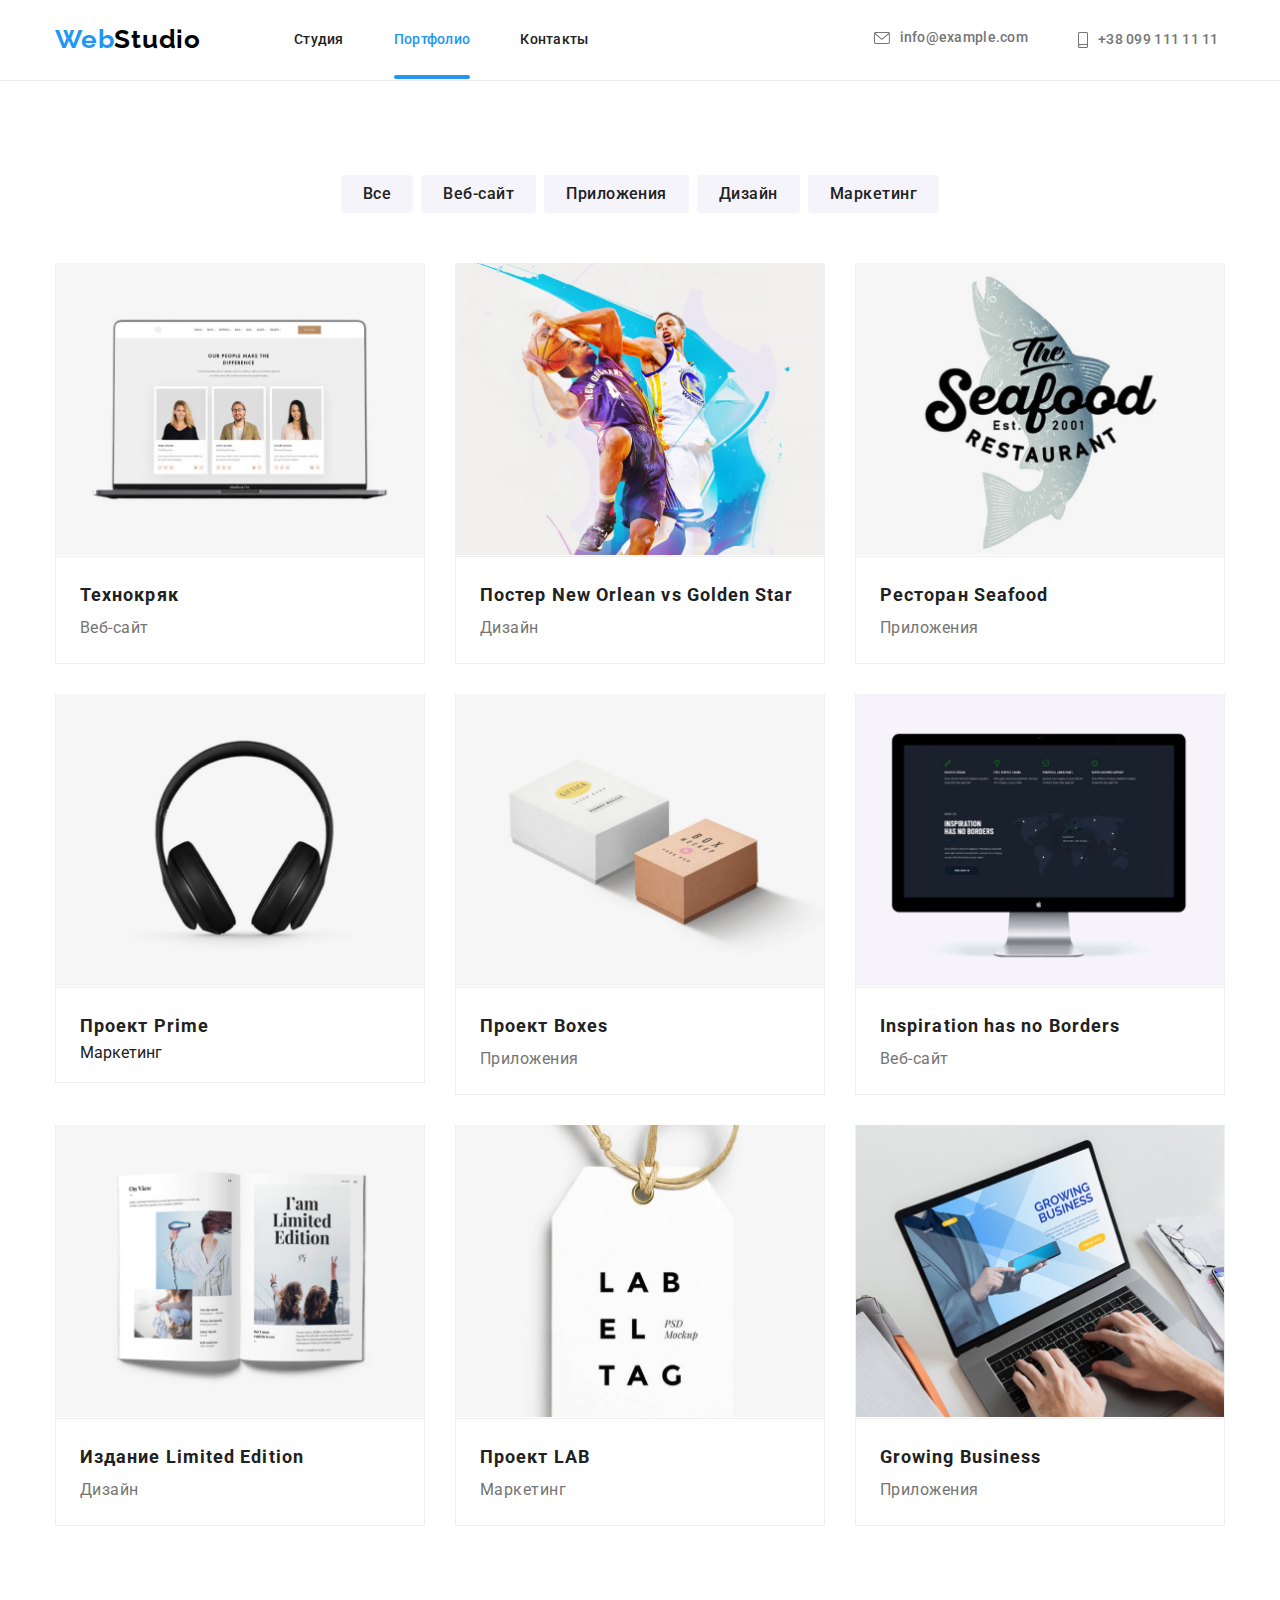
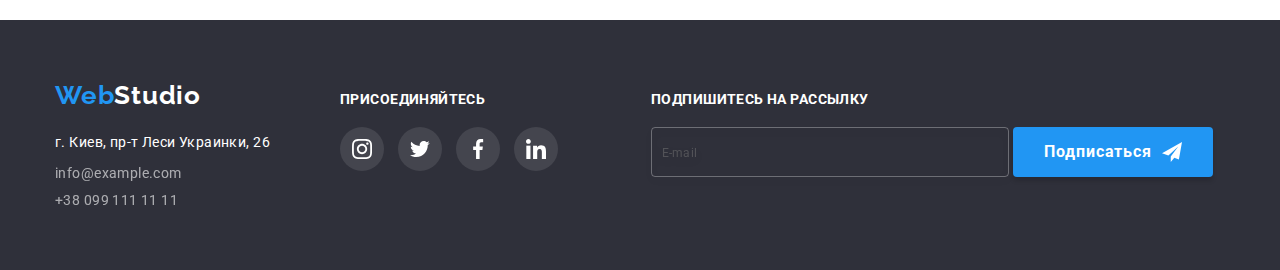
==== portfolio.html @ b03d4389 "copy" ====
<!DOCTYPE html>
<html lang="en">
  <head>
    <meta charset="UTF-8" />
    <meta http-equiv="X-UA-Compatible" content="IE=edge" />
    <meta name="viewport" content="width=device-width, initial-scale=1.0" />
    <title>Document</title>
    <link
      href="https://fonts.googleapis.com/css2?family=Raleway:wght@700&family=Roboto:wght@400;500;700;900&display=swap"
      rel="stylesheet"
    />
    <link rel="stylesheet" href="https://cdnjs.cloudflare.com/ajax/libs/modern-normalize/1.1.0/modern-normalize.min.css"
    />
    <link rel="stylesheet" href="./css/style.css" />
  </head>
  <body>
    <header>
      <div class="container">
        <a href="./index.html" class="logo"
          ><span class="logo-one">Web</span
          ><span class="logo-two">Studio</span></a
        >
        <nav class="site-nav">
          <ul class="link-nav list">
            <li>
              <a href="./index.html" class="link-nav-studio  item link"
                >Студия</a
              >
            </li>
            <li>
              <a href="./portfolio.html" class="link-nav-portfolio current item link"
                >Портфолио</a
              >
            </li>
            <li><a href="" class="link-nav-contacts item">Контакты</a></li>
          </ul>
        </nav>
        <ul class="contact-inf list">
          <li>
            <a href="mailto:info@example.com" class="mail link">
              <svg class="mail-icon" width="16px" height="12px" fill="#757575">
                <use href="./images/svg_icons/sprite.svg#mailletter"></use>
              </svg>
              info@example.com</a
            >
          </li>
          <li>
            <a href="tel:+380991111111" class="number link">
              <svg
                class="number-icon"
                width="10px"
                height="16px"
                fill="#757575"
              >
                <use href="./images/svg_icons/sprite.svg#smartphone"></use></svg
              >+38 099 111 11 11</a
            >
          </li>
        </ul>
      </div>
    </header>
    <main>
      <section class="section">
        <div class="container portfolio-section-one">
          <h1 class="projects">Проекты</h1>
          <ul class="buttons">
            <li><button type="button" class="button-all">Все</button></li>
            <li><button type="button" class="button-site">Веб-сайт</button></li>
            <li><button type="button" class="button-app">Приложения</button></li>
            <li><button type="button" class="button-design">Дизайн</button></li>
            <li>
              <button type="button" class="button-marketing">Маркетинг</button>
            </li>
          </ul>
          <ul class="portfolio-images">
            <li class="portfolio-images-one">
             <div class="overlay-image-portfolio"> <img
                src="./images/imghm2-1.jpg"
                alt="Фото 1 секції"
                width="370"
                height="294"
                class="portfolio-image"
              />
              <p>Ресурс предлагает комплексные предложения с разным уровнем функционала и сервисов. Все это позволит посетителю получить исчерпывающие сведения о компании или частном лице.</p>
              </div>
              <div class="portfolio-images-text">
              <h2 class="project-one">Технокряк</h2>
              <p class="project-one-text">Веб-сайт</p>
              </div>
              
            </li>
            <li class="portfolio-images-two">
              <div class="overlay-image-portfolio">
              <img
                src="./images/imghm2-2.jpg"
                alt="Фото 2 секції"
                width="370"
                height="294"
                class="portfolio-image"
              />
                <p>Ресурс предлагает комплексные предложения с разным уровнем функционала и сервисов. Все это позволит посетителю получить исчерпывающие сведения о компании или частном лице.</p>
                </div>
              <div class="portfolio-images-text">
              <h2 class="project-two">Постер New Orlean vs Golden Star</h2>
              <p class="project-two-text">Дизайн</p>
              </div>
            </li>
            <li class="portfolio-images-three">
              <div class="overlay-image-portfolio">
              <img
                src="./images/imghm2-3.jpg"
                alt="Фото 3 секції"
                width="370"
                height="294"
                class="portfolio-image"
              />
                <p>Ресурс предлагает комплексные предложения с разным уровнем функционала и сервисов. Все это позволит посетителю получить исчерпывающие сведения о компании или частном лице.</p>
                </div>
              <div class="portfolio-images-text">
              <h2 class="project-three">Ресторан Seafood</h2>
              <p class="project-three-text">Приложения</p>
              </div>
            </li>
            <li class="portfolio-images-four"">
              <div class="overlay-image-portfolio">
              <img
                src="./images/imghm2-4.jpg"
                alt="Фото 4 секції"
                width="370"
                height="294"
                class="portfolio-image"
              />
                <p>Ресурс предлагает комплексные предложения с разным уровнем функционала и сервисов. Все это позволит посетителю получить исчерпывающие сведения о компании или частном лице.</p>
                </div>
              <div class="portfolio-images-text">
              <h2 class="project-four">Проект Prime</h2>
              <p class="project-one-four">Маркетинг</p>
              </div>
            </li>
            <li class="portfolio-images-five">
              <div class="overlay-image-portfolio">
              <img
                src="./images/imghm2-5.jpg"
                alt="Фото 5 секції"
                width="370"
                height="294"
                class="portfolio-image"
              />
                <p>Ресурс предлагает комплексные предложения с разным уровнем функционала и сервисов. Все это позволит посетителю получить исчерпывающие сведения о компании или частном лице.</p>
                </div>
              <div class="portfolio-images-text">
              <h2 class="project-five">Проект Boxes</h2>
              <p class="project-five-text">Приложения</p>
            </div>
            </li>
            <li class="portfolio-images-six">
              <div class="overlay-image-portfolio">
              <img
                src="./images/imghm2-6.jpg"
                alt="Фото 6 секції"
                width="370"
                height="294"
                class="portfolio-image"
              />
                <p>Ресурс предлагает комплексные предложения с разным уровнем функционала и сервисов. Все это позволит посетителю получить исчерпывающие сведения о компании или частном лице.</p>
                </div>
              <div class="portfolio-images-text">
              <h2 class="project-six">Inspiration has no Borders</h2>
              <p class="project-six-text">Веб-сайт</p>
              </div>
            </li>
            <li class="portfolio-images-seven">
              <div class="overlay-image-portfolio">
                <img
                  src="./images/imghm2-7.jpg"
                  alt="Фото 7 секції"
                  width="370"
                  height="294"
                  class="portfolio-image"
                />
                  <p>Ресурс предлагает комплексные предложения с разным уровнем функционала и сервисов. Все это позволит посетителю получить исчерпывающие сведения о компании или частном лице.</p>
                  </div>
              <div class="portfolio-images-text">
              <h2 class="project-seven">Издание Limited Edition</h2>
              <p class="project-seven-text">Дизайн</p>
              </div>
            </li>
            <li class="portfolio-images-eight">
              <div class="overlay-image-portfolio">
              <img
                src="./images/imghm2-8.jpg"
                alt="Фото 8 секції"
                width="370"
                height="294"
                class="portfolio-image"
              />
      
                <p>Ресурс предлагает комплексные предложения с разным уровнем функционала и сервисов. Все это позволит посетителю получить исчерпывающие сведения о компании или частном лице.</p>
                </div>
              <div class="portfolio-images-text">
              <h2 class="project-eight">Проект LAB</h2>
              <p class="project-eight-text">Маркетинг</p>
              </div>
            </li>
            <li class="portfolio-images-nine">
              <div class="overlay-image-portfolio">
              <img
                src="./images/imghm2-9.jpg"
                alt="Фото 9 секції"
                width="370"
                height="294"
                class="portfolio-image"
              />
                <p>Ресурс предлагает комплексные предложения с разным уровнем функционала и сервисов. Все это позволит посетителю получить исчерпывающие сведения о компании или частном лице.</p>
                </div>
              <div class="portfolio-images-text">
              <h2 class="project-nine">Growing Business</h2>
              <p class="project-nine-text">Приложения</p>
              </div>
            </li>
          </ul>
      </div>
      </section>
    </main>

    <!--Футер -->
    <footer class="info-block">
      <div class="container">
        <div class="footer-contacts">
          <a href="./index.html" class="logo-last"
            ><span class="logo-last-one">Web</span
            ><span class="logo-last-two">Studio</span></a
          >
          <address>
            <ul>
              <li>
                <a
                  href="https://www.google.com/maps/place/Lesi+Ukrainky+Blvd,+26,+Kyiv,+02000/@50.4265807,30.5383858,17z/data=!3m1!4b1!4m5!3m4!1s0x40d4cf0e033ecbe9:0x57a4dffefec77da0!8m2!3d50.4265807!4d30.5383858"
                  class="info-address"
                >
                  г. Киев, пр-т Леси Украинки, 26</a
                >
              </li>
              <li>
                <a href="mailto:info@example.com" class="mail-two"
                  >info@example.com</a
                >
              </li>
              <li>
                <a href="tel:+380991111111" class="number-two">
                  +38 099 111 11 11
                </a>
              </li>
            </ul>
          </address>
        </div>
        <div class="socials-footer">
          <h3 class="socials-footer-tittle">Присоединяйтесь</h3>
          <ul>
            <li>
              <a
                href=""
                class="icon-link-footer"
                target="_blank"
                rel="noopener noreferrer"
                aria-label="instagram"
              >
                <svg
                  class="instagram team-icon-footer"
                  width="20px"
                  height="20px"
                  fill="#afb1b8"
                >
                  <use
                    href="./images/svg_icons/sprite.svg#instagram"
                  ></use></svg
              ></a>
            </li>
            <li>
              <a
                href=""
                class="icon-link-footer"
                target="_blank"
                rel="noopener noreferrer"
                aria-label="twitter"
              >
                <svg
                  class="twitter team-icon-footer"
                  width="20px"
                  height="20px"
                  fill="#afb1b8"
                >
                  <use href="./images/svg_icons/sprite.svg#twitter"></use></svg
              ></a>
            </li>
            <li>
              <a
                href=""
                class="icon-link-footer"
                target="_blank"
                rel="noopener noreferrer"
                aria-label="facebook"
              >
                <svg
                  class="facebook team-icon-footer"
                  width="20px"
                  height="20px"
                >
                  <use href="./images/svg_icons/sprite.svg#facebook"></use></svg
              ></a>
            </li>
            <li>
              <a
                href=""
                class="icon-link-footer"
                target="_blank"
                rel="noopener noreferrer"
                aria-label="linkedin"
              >
                <svg
                  class="linkedin team-icon-footer"
                  width="20px"
                  height="20px"
                  fill="#afb1b8"
                >
                  <use href="./images/svg_icons/sprite.svg#linkedin"></use></svg
              ></a>
            </li>
          </ul>
        </div>
        <div class="subscription">
          <h3>Подпишитесь на рассылку</h3>
          <ul>
            <li>
              <div clas="subscription-form">
                <label for="email-subscription">
                  <input type="email" name="email-subscription" id="email-subscription" placeholder="E-mail" class="email-subscription-form" />
                </label>
              </div>
           </li>
           <li>
          <div class="button-email">
          <button type="button" href="" class="button-subscription"> <span class="sub">Подписаться</span>
            <svg
              class="icon-footer-subscription"
              width="20px"
              height="20px"
              fill="#ffffff"
            >
              <use href="./images/svg_icons/sprite.svg#icon-send"></use></svg
            >
          </button>
         </div>
         </li>
         </ul>
        </div>
    </footer>
    <script src="./js/modal.js"></script>
  </body>
</html>
---- css/style.css ----
:root {
  --link-color: #2196f3;
  --title-color: #212121;
  --text-color: #757575;
  --main-color: #ffffff;
}

/* body*/
body {
  color: var(--title-color);
  font-family: "Roboto", sans-serif;
  background-color: var(--main-color);
}

*,
::after,
::before {
  box-sizing: border-box;
}

ul,
li,
h1,
h2,
h3,
p,
img {
  margin: 0;
  padding: 0;
}

.container {
  width: 1200px;
  padding-left: 15px;
  padding-right: 15px;
  margin-left: auto;
  margin-right: auto;
}

img {
  display: block;
  width: 100%;
  height: auto;
}

/*header*/
header {
  border-bottom: 1px solid #ececec;
}

header div {
  display: flex;
  align-items: center;
}

/*logo*/
.logo {
  text-decoration: none;
  font-family: "Raleway";
  font-weight: 700;
  font-size: 26px;
  line-height: 1.19;
  letter-spacing: 0.03em;
  align-items: center;
  margin-right: 93px;
}

.logo-one {
  color: var(--link-color);
}
.logo-two {
  color: #000000;
}

/*navigation*/

.site-nav {
  /* margin-right: 331px;*/
  margin-right: 285px;
}

li {
  list-style-type: none;
}

ul.link-nav li a.current {
  color: var(--link-color);
  position: relative;
}

ul.link-nav li a.current::after {
  content: "";
  position: absolute;
  bottom: 0;
  display: block;
  width: 100%;
  height: 4px;
  border-radius: 2px;
  background: var(--link-color);
}

.link-nav,
.contact-inf {
  font-weight: 500;
  font-size: 14px;
  line-height: 1.14;
  letter-spacing: 0.02em;
  display: flex;
}

nav ul li {
  padding-right: 50px;
}

nav ul li:last-child {
  padding-right: 0;
}

.contact-inf li a,
.link-nav-studio,
.link-nav-portfolio,
.link-nav-contacts {
  padding-top: 32px;
  padding-bottom: 32px;
}

.contact-inf a {
  display: flex;
  align-items: center;
  cursor: pointer;
}

.logo {
  padding-top: 24px;
  padding-bottom: 25px;
}

.contact-inf li {
  padding-right: 50px;
}

.contact-inf li:last-child {
  padding-right: 0;
}

.link-nav-studio:hover,
.link-nav-portfolio:hover,
.link-nav-contacts:hover,
.link-nav-studio:focus,
.link-nav-portfolio:focus,
.link-nav-contacts:focus {
  color: var(--link-color);
}

.link-nav-portfolio,
.link-nav-contacts,
.link-nav-studio {
  text-decoration: none;
  color: var(--title-color);
  transition-property: color;
  transition-duration: 250ms;
  transition-timing-function: cubic-bezier(0.4, 0, 0.2, 1);
}

.mail,
.number {
  text-decoration: none;
  font-weight: 500;
  font-size: 14px;
  line-height: 1.14px;
  letter-spacing: 0.02em;
  color: var(--text-color);
  transition-property: color;
  transition-duration: 250ms;
  transition-timing-function: cubic-bezier(0.4, 0, 0.2, 1);
}
.mail:hover,
.number:hover,
.mail:focus,
.number:focus {
  color: var(--link-color);
}

.mail-icon,
.number-icon {
  margin-right: 10px;
  fill: currentColor;
}

/*fist section*/

.section {
  padding-top: 94px;
  padding-bottom: 94px;
}

.main-page-section-one {
  background-color: #2f303a;
  text-align: center;
  padding-top: 200px;
  padding-bottom: 200px;
}

.main-page-section-one {
  background-image: linear-gradient(
      to right,
      rgba(47, 48, 58, 0.4),
      rgba(47, 48, 58, 0.4)
    ),
    url("../images/headerimg.jpg");
  background-size: cover;
  background-position: center;
  max-width: 1600px;
  margin-right: auto;
  margin-left: auto;
}

.section-one-main-title {
  font-weight: 900;
  font-size: 44px;
  line-height: 1.36;
  letter-spacing: 0.06em;
  text-transform: uppercase;
  color: var(--main-color);
}

.button-service {
  background: var(--link-color);
  border-radius: 4px;
  font-weight: 700;
  font-size: 16px;
  line-height: 1.875;
  font-family: inherit;
  letter-spacing: 0.06em;
  color: var(--main-color);
  border: 0;
  appearance: none;
  cursor: pointer;
  padding: 10px 32px;
  transition-property: background-color;
  transition-duration: 250ms;
  transition-timing-function: cubic-bezier(0.4, 0, 0.2, 1);
}
.button-service:hover,
.button-service:focus {
  background-color: #188ce8;
}

.button-main-section {
  padding-top: 30px;
}

/*second section*/

.main-page-section-two ul li {
  width: 270px;
  margin-right: 30px;
}

.main-page-section-two ul li:last-child {
  margin-right: 0;
}

.section-two-main-title {
  display: none;
}

.list {
  display: flex;
}

.section-two-title-one,
.section-two-title-two,
.section-two-title-three,
.section-two-title-four {
  font-weight: 700;
  font-size: 14px;
  line-height: 1.14;
  letter-spacing: 0.03em;
  text-transform: uppercase;
  color: var(--title-color);
  padding-bottom: 10px;
}

.section-two-text-one,
.section-two-text-two,
.section-two-text-three,
.section-two-text-four {
  font-size: 14px;
  line-height: 1.71;
  letter-spacing: 0.03em;
  color: var(--text-color);
}

.antenna,
.diagram,
.clock,
.astronaut {
  display: flex;
  justify-content: center;
  align-items: center;
  background-color: #f5f4fa;
  height: 120px;
  border-radius: 4px;
  margin-bottom: 30px;
}

.section-three-main-title {
  margin-bottom: 50px;
}

.section-specials {
  padding-bottom: 47px;
}

.section-what-we-doing {
  padding-top: 47px;
}

.section-three-main-title,
.section-four-main-title,
.section-five-main-title {
  font-weight: 700;
  font-size: 36px;
  line-height: 1.167;
  letter-spacing: 0.03em;
  color: var(--title-color);
  text-align: center;
}

.main-page-section-three h3 {
  font-weight: 700;
  font-size: 14px;
  line-height: 1.143px;
  text-align: center;
  letter-spacing: 0.03em;
  text-transform: uppercase;
  color: var(--main-color);
}

.product-thumb {
  position: relative;
}

.main-page-foto-action {
  position: absolute;
  align-items: center;
  display: flex;
  justify-content: center;
  height: 70px;
  width: 370px;
  left: 0;
  bottom: 0;
  background: rgba(47, 48, 58, 0.8);
}

.button-close {
  display: flex;
  align-items: center;
  justify-content: center;
  width: 30px;
  height: 30px;
  background-color: var(--main-color);
  border-radius: 50%;
  color: #000000;
  border: 1px solid rgba(0, 0, 0, 0.1);
  appearance: none;
  cursor: pointer;
  margin-top: 8px;
  margin-right: 8px;
  transition-property: color, background-color;
  transition-duration: 250ms;
  transition-timing-function: cubic-bezier(0.4, 0, 0.2, 1);
}

.area-button-close {
  display: flex;
  justify-content: end;
}

.button-close:hover svg,
.button-close:focus svg {
  color: var(--link-color);
}

.button-close:hover,
.button-close:focus {
  border-color: var(--link-color);
}

.close {
  fill: currentColor;
}

.modal {
  position: absolute;
  top: 50%;
  left: 50%;
  transform: translate(-50%, -50%);
  width: 528px;
  height: 581px;
  background-color: var(--main-color);
  box-shadow: 0px 1px 3px rgba(0, 0, 0, 0.12), 0px 1px 1px rgba(0, 0, 0, 0.14),
    0px 2px 1px rgba(0, 0, 0, 0.2);
  border-radius: 4px;
}

.modal-name,
.modal-tel,
.modal-mail {
  position: relative;
  outline: none;
}

.service-form input {
  display: block;
  padding-left: 42px;
  margin-bottom: 10px;
  width: 100%;
  height: 40px;
  border: 1px solid rgba(33, 33, 33, 0.2);
  border-radius: 4px;
  outline: none;
}
.modal-icon-form {
  position: absolute;
  width: 18px;
  height: 18px;
  fill: #212121;
  top: 50%;
  left: 12px;
  display: inline-block;
  align-items: center;
  cursor: pointer;
}

.agreement {
  font-size: 14px;
  line-height: 1.71;
  letter-spacing: 0.03em;
  text-decoration-line: underline;
  color: #2196f3;
}

.backdrop {
  transition-duration: 250ms;
  transition-timing-function: cubic-bezier(0.4, 0, 0.2, 1);
}

.backdrop.is-hidden {
  opacity: 0;
  pointer-events: none;
}

.modal-title {
  font-weight: 700;
  font-size: 20px;
  line-height: 1.15;
  text-align: center;
  letter-spacing: 0.03em;

  color: #212121;
}

textarea {
  resize: none;
  outline: none;
}

.modal-name,
.modal-tel,
.modal-mail,
.modal-text {
  font-size: 12px;
  line-height: 1.166;
  letter-spacing: 0.01em;
  color: #757575;
}

.service-form input {
  transition-property: fill, border;
  transition-duration: 250ms;
  transition-timing-function: cubic-bezier(0.4, 0, 0.2, 1);
}

.service-form label {
  display: flex;
  flex-direction: column;
  margin-bottom: 4px;
}

::placeholder {
  font-size: 12px;
  line-height: 1.166;
  letter-spacing: 0.01em;
  color: rgba(117, 117, 117, 0.5);
}

.modal-text-textarea {
  padding: 12px 16px;
  font-size: 14px;
  line-height: 1.71;
  letter-spacing: 0.03em;
}

.service-form input:hover,
.service-form input:focus {
  border: 1px solid #2196f3;
}

.service-form input:hover + .modal-icon-form,
.service-form input:focus + .modal-icon-form {
  fill: var(--link-color);
}

.service-form textarea {
  margin-bottom: 10px;
  width: 100%;
  height: 120px;
  border: 1px solid rgba(33, 33, 33, 0.2);
  border-radius: 4px;
}

.modal-text textarea {
  transition-property: border;
  transition-duration: 250ms;
  transition-timing-function: cubic-bezier(0.4, 0, 0.2, 1);
}

.modal-text textarea:hover,
.modal-text textarea:focus {
  border: 1px solid #2196f3;
}

.modal-mail:focus-within {
  color: var(--link-color);
}

.modal-mail {
  transition-property: fill, border;
  transition-duration: 250ms;
  transition-timing-function: cubic-bezier(0.4, 0, 0.2, 1);
}

.modal-checkbox {
  display: flex;
  justify-content: center;
  align-items: center;
  margin-top: 20px;
}

.modal-checkbox-icon {
  display: flex;
  align-items: center;
  justify-content: center;
  width: 16px;
  height: 15px;
  border-radius: 2px;
  outline: 2px solid #212121;
  outline-offset: -2px;
}

.agreement-check-icon {
  display: flex;
  justify-content: center;
}

.modal-checkbox-input:checked + .modal-checkbox-icon {
  outline-color: var(--link-color);
  background-color: var(--link-color);
}

.checkbox-icon {
  fill: transparent;
}

.modal-checkbox-input:checked + .modal-checkbox-icon > .agreement-check-icon {
  fill: var(--main-color);
}

.visually-hidden {
  position: absolute;
  width: 1px;
  height: 1px;
  margin: -1px;
  border: 0;
  padding: 0;
  white-space: nowrap;
  clip-path: inset(100%);
  clip: rect(0 0 0 0);
  overflow: hidden;
}

.service-form {
  width: 448px;
  height: 342px;
  margin-left: 40px;
  margin-top: 12px;
}

.modal-checkbox-text {
  font-size: 14px;
  line-height: 1.71;
  letter-spacing: 0.03em;
  color: #757575;
  padding-left: 10px;
}

.submit {
  background: var(--link-color);
  border-radius: 4px;
  font-weight: 700;
  font-size: 16px;
  line-height: 1.88;
  font-family: inherit;
  letter-spacing: 0.06em;
  color: var(--main-color);
  border: 0;
  appearance: none;
  cursor: pointer;
  padding: 10px 55px;

  transition-property: background-color;
  transition-duration: 250ms;
  transition-timing-function: cubic-bezier(0.4, 0, 0.2, 1);
  margin-left: 151px;
  margin-top: 30px;
}

.submit:hover,
.submit:focus {
  background-color: #188ce8;
}

.main-page-section-three ul {
  display: flex;
}

.main-page-section-three ul li {
  padding-right: 30px;
}

.main-page-section-three ul li:last-child {
  padding-right: 0;
}

.main-page-section-four ul {
  display: flex;
}

.main-page-section-four ul li {
  margin-right: 30px;
}

.main-page-section-four ul li:last-child {
  padding-right: 0;
}

.section-four-main-title {
  margin-bottom: 50px;
}
.main-page-section-four {
  background-color: #f5f4fa;
}

.section-four-list li {
  box-shadow: 0px 1px 3px rgba(0, 0, 0, 0.12), 0px 1px 1px rgba(0, 0, 0, 0.14),
    0px 2px 1px rgba(0, 0, 0, 0.2);
  border-radius: 0px 0px 4px 4px;
  border: 1px solid initial;
  background-color: var(--main-color);
}

.section-four-team-name-one,
.section-four-team-name-two,
.section-four-team-name-three,
.section-four-team-name-four {
  font-weight: 500;
  font-size: 16px;
  line-height: 1.187;
  letter-spacing: 0.03em;
  color: var(--title-color);
  text-align: center;
  margin: 14px;
}

.section-four-text {
  padding-bottom: 16px;
  padding-top: 12px;
}

.section-four-text-one,
.section-four-text-two,
.section-four-text-three,
.section-four-text-four {
  font-size: 16px;
  line-height: 1.187;
  letter-spacing: 0.03em;
  color: var(--text-color);
  text-align: center;
}

.socials {
  display: flex;
  align-items: center;
  justify-content: center;
  gap: 10px;
  padding-bottom: 30px;
}

.icon-link {
  display: flex;
  align-items: center;
  justify-content: center;
  width: 44px;
  height: 44px;
  background-color: var(--main-color);
  border-radius: 50%;
  color: #afb1b8;
  transition-property: color, background-color;
  transition-duration: 250ms;
  transition-timing-function: cubic-bezier(0.4, 0, 0.2, 1);
}

.social-link {
  display: flex;
  align-items: center;
}

.team-icon {
  fill: currentColor;
}

.icon-link:hover,
.icon-link:focus {
  background-color: var(--link-color);
}

.icon-link:hover svg,
.icon-link:focus svg {
  color: #ffffff;
}

.section-five-main-title {
  margin-bottom: 50px;
}
.main-page-section-five ul {
  display: flex;
  align-items: center;
  justify-content: center;
}

.main-page-section-five a {
  display: flex;
  align-items: center;
  justify-content: center;
  border: 1px solid #afb1b8;
  border-radius: 4px;
  width: 170px;
  height: 92px;
}

.main-page-section-five li {
  margin-right: 30px;
}

.main-page-section-five li:last-child {
  margin-right: 0;
}

.icon-link-company a {
  display: flex;
  align-items: center;
  justify-content: center;
  width: 106px;
  height: 60px;
}

.icon-link-company {
  color: #afb1b8;
}

.company-icon {
  fill: currentColor;
}
.icon-link-company svg {
  transition-property: color;
  transition-duration: 250ms;
  transition-timing-function: cubic-bezier(0.4, 0, 0.2, 1);
}
.icon-link-company {
  transition-property: border;
  transition-duration: 250ms;
  transition-timing-function: cubic-bezier(0.4, 0, 0.2, 1);
}

.main-page-section-five a:hover,
.main-page-section-five a:focus {
  border: 1px solid var(--link-color);
}

.icon-link-company:hover svg,
.icon-link-company:focus svg {
  color: var(--link-color);
}

.info-block {
  background-color: #2f303a;
}

/*logo*/
footer {
  padding-top: 60px;
  padding-bottom: 60px;
  display: flex;
}

address {
  margin-top: 20px;
}

address li {
  margin-bottom: 9px;
}

address li:last-child {
  margin-bottom: 0;
}

.logo-last {
  text-decoration: none;
  font-family: "Raleway";
  font-weight: 700;
  font-size: 26px;
  line-height: 1.19;
  letter-spacing: 0.03em;
}

.logo-last-one {
  color: var(--link-color);
}
.logo-last-two {
  color: var(--main-color);
}

.mail-two,
.number-two {
  text-decoration: none;
  font-size: 14px;
  line-height: 1.71px;
  letter-spacing: 0.03em;
  color: var(--main-color);
  font-style: normal;
  opacity: 0.6;
  transition-property: color;
  transition-duration: 250ms;
  transition-timing-function: cubic-bezier(0.4, 0, 0.2, 1);
}

.info-address {
  text-decoration: none;
  font-size: 14px;
  line-height: 1.71;
  letter-spacing: 0.03em;
  color: var(--main-color);
  font-style: normal;
  transition-property: color;
  transition-duration: 250ms;
  transition-timing-function: cubic-bezier(0.4, 0, 0.2, 1);
}
.mail-two:hover,
.number-two:hover,
.info-address:hover,
.mail-two:focus,
.number-two:focus,
.info-address:focus {
  color: var(--link-color);
}

.footer-contacts {
  margin-right: 70px;
}

.socials-footer-tittle {
  font-weight: 700;
  font-size: 14px;
  line-height: 1.143;
  letter-spacing: 0.03em;
  text-transform: uppercase;
  color: var(--main-color);
}

footer .container {
  display: flex;
  align-items: baseline;
}

.socials-footer-tittle {
  margin-bottom: 20px;
}

.socials-footer ul li {
  display: inline-block;
  margin-right: 10px;
}

.socials-footer ul li:last-child {
  margin-right: 0;
}

.socials-footer {
  margin-right: 93px;
}

.icon-link-footer {
  display: flex;
  align-items: center;
  justify-content: center;
  width: 44px;
  height: 44px;
  background-color: rgba(255, 255, 255, 0.1);
  border-radius: 50%;
  color: var(--main-color);
  transition-property: background-color;
  transition-duration: 250ms;
  transition-timing-function: cubic-bezier(0.4, 0, 0.2, 1);
}

.team-icon-footer {
  fill: currentColor;
}

.icon-link-footer:hover,
.icon-link-footer:focus {
  background-color: var(--link-color);
}

.icon-link-footer:hover svg,
.icon-link-footer:focus svg {
  color: var(--main-color);
}

.backdrop {
  position: fixed;
  top: 0;
  left: 0;
  width: 100%;
  height: 100%;
  background: rgba(0, 0, 0, 0.2);
}

.subscription h3 {
  font-weight: 700;
  font-size: 14px;
  line-height: 1.143;
  letter-spacing: 0.03em;
  text-transform: uppercase;
  color: #ffffff;
  margin-bottom: 20px;
}

.button-subscription {
  font-weight: 700;
  font-size: 16px;
  line-height: 1.88;
  width: 200px;
  height: 50px;
  display: flex;
  align-items: center;
  text-align: center;
  justify-content: center;
  letter-spacing: 0.06em;
  color: #ffffff;
  background: #2196f3;
  box-shadow: 0px 4px 4px rgba(0, 0, 0, 0.15);
  border-radius: 4px;
  border: 0;
  appearance: none;
  cursor: pointer;
}

.email-subscription-form {
  width: 358px;
  height: 50px;
  background-color: transparent;
  border: 1px solid rgba(255, 255, 255, 0.3);
  filter: drop-shadow(0px 4px 4px rgba(0, 0, 0, 0.15));
  border-radius: 4px;
  outline: none;
  padding-left: 10px;
  color: var(--main-color);
  font-size: 14px;
  line-height: 1.71;
  letter-spacing: 0.03em;
}

.sub {
  padding-right: 10px;
}
.subscription ul li {
  display: inline-block;
}

.subscription ul {
  maegin-right: 12px;
}

/*PORTFOLIO*/

.projects {
  display: none;
}

.buttons {
  display: flex;
  justify-content: center;
  margin-bottom: 50px;
}

.buttons li {
  margin-right: 8px;
}
.buttons li:last-child {
  margin-right: 0;
}

.portfolio-images {
  flex-wrap: wrap;
  display: flex;
}

.portfolio-images-text {
  padding-top: 20px;
  padding-left: 24px;
  padding-bottom: 20px;
}

.portfolio-images div {
  background: #ffffff;
  box-sizing: border-box;
  border-bottom: 1px solid #eeeeee;
  border-left: 1px solid #eeeeee;
  border-right: 1px solid #eeeeee;
}

div .portfolio-images li {
  margin-right: 30px;
  margin-bottom: 30px;
}
.portfolio-images li {
  transition-property: box-shadow;
  transition-duration: 250ms;
  transition-timing-function: cubic-bezier(0.4, 0, 0.2, 1);
}

.portfolio-images li:hover,
.portfolio-images li:focus {
  box-shadow: 0px 1px 1px rgba(0, 0, 0, 0.12), 0px 4px 4px rgba(0, 0, 0, 0.06),
    1px 4px 6px rgba(0, 0, 0, 0.16);
}

.portfolio-images li:nth-child(3n) {
  margin-right: 0;
}

.portfolio-images li:nth-last-child(-n + 3) {
  margin-bottom: 0;
}

.overlay-image-portfolio p {
  background-color: rgba(33, 150, 243, 0.9);
}

.overlay-image-portfolio {
  position: relative;
  width: 370px;
  height: 294px;
  transition: transform 250ms;
  transition-timing-function: cubic-bezier(0.4, 0, 0.2, 1);
  overflow: hidden;
}

.overlay-image-portfolio:hover p {
  background-color: rgba(33, 150, 243, 0.9);
  transform: translateY(0);
  opacity: 1;
}

.overlay-image-portfolio p {
  position: absolute;
  bottom: 0;
  left: 0;
  width: 100%;
  height: 100%;

  display: flex;
  align-items: center;
  padding-left: 24px;
  font-size: 18px;
  line-height: 1.56;
  letter-spacing: 0.03em;
  color: var(--main-color);
  transition: transform 250ms;
  transition-timing-function: cubic-bezier(0.4, 0, 0.2, 1);
  transform: translatey(100%);
}

.button-all,
.button-site,
.button-app,
.button-design,
.button-marketing {
  background: #f5f4fa;
  border-radius: 4px;
  font-weight: 500;
  font-size: 16px;
  line-height: 1.62;
  letter-spacing: 0.03em;
  color: var(--title-color);
  border: 0;
  font-family: inherit;
  padding: 6px 22px;
  text-align: center;
  appearance: none;
  cursor: pointer;
  transition-property: color, background-color;
  transition-duration: 250ms;
  transition-timing-function: cubic-bezier(0.4, 0, 0.2, 1);
}

.button-app:hover,
.button-all:hover,
.button-site:hover,
.button-design:hover,
.button-marketing:hover,
.button-app:focus,
.button-all:focus,
.button-site:focus,
.button-design:focus,
.button-marketing:focus {
  background-color: var(--link-color);
  color: var(--main-color);
}

.project-one,
.project-two,
.project-three,
.project-four,
.project-five,
.project-six,
.project-seven,
.project-eight,
.project-nine {
  font-weight: 700;
  font-size: 18px;
  line-height: 2;
  letter-spacing: 0.06em;
  color: var(--title-color);
}

.project-one-text,
.project-two-text,
.project-three-text,
.project-four-text,
.project-five-text,
.project-six-text,
.project-seven-text,
.project-eight-text,
.project-nine-text {
  font-size: 16px;
  line-height: 1.88;
  letter-spacing: 0.03em;
  color: var(--text-color);
}
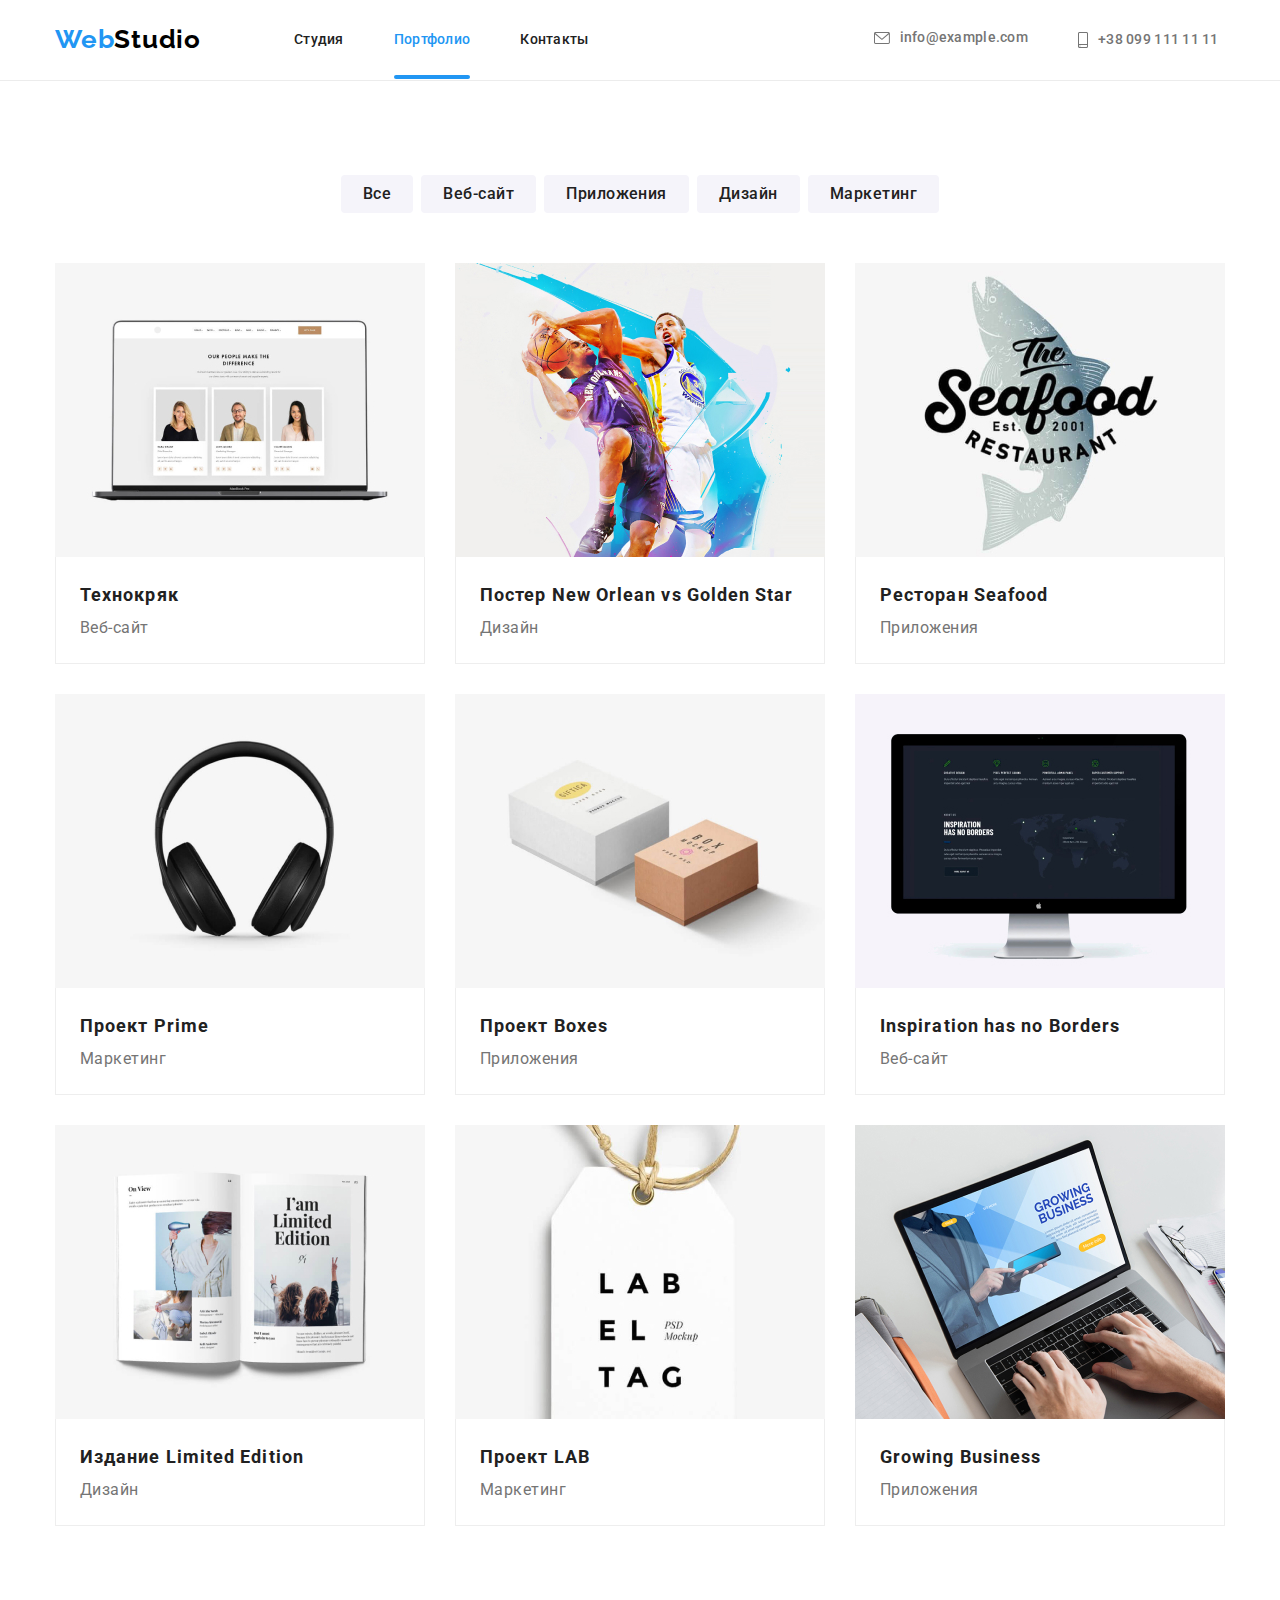
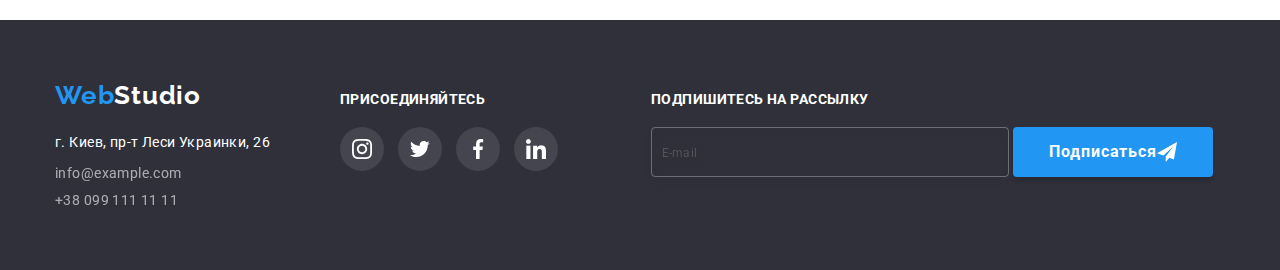
==== commit bfe9a196: "css" ====
--- a/portfolio.html
+++ b/portfolio.html
@@ -17,37 +17,37 @@
     <header>
       <div class="container">
         <a href="./index.html" class="logo"
-          ><span class="logo-one">Web</span
-          ><span class="logo-two">Studio</span></a
+          ><span class="logo__one">Web</span
+          ><span class="logo__two">Studio</span></a
         >
         <nav class="site-nav">
-          <ul class="link-nav list">
-            <li>
-              <a href="./index.html" class="link-nav-studio  item link"
+          <ul class="site-nav__list">
+            <li class="site-nav__item">
+              <a href="./index.html" class="site-nav__link"
                 >Студия</a
               >
             </li>
-            <li>
-              <a href="./portfolio.html" class="link-nav-portfolio current item link"
+            <li class="site-nav__item">
+              <a href="./portfolio.html" class="site-nav__link current"
                 >Портфолио</a
               >
             </li>
-            <li><a href="" class="link-nav-contacts item">Контакты</a></li>
+            <li class="site-nav__item"><a href="" class="site-nav__link">Контакты</a></li>
           </ul>
         </nav>
-        <ul class="contact-inf list">
-          <li>
-            <a href="mailto:info@example.com" class="mail link">
-              <svg class="mail-icon" width="16px" height="12px" fill="#757575">
+        <ul class="contact-inf">
+          <li class="contact-inf__list">
+            <a href="mailto:info@example.com" class="contact-inf__link">
+              <svg class="contact-inf__icon" width="16px" height="12px" fill="#757575">
                 <use href="./images/svg_icons/sprite.svg#mailletter"></use>
               </svg>
               info@example.com</a
             >
           </li>
-          <li>
-            <a href="tel:+380991111111" class="number link">
+          <li class="contact-inf__list">
+            <a href="tel:+380991111111" class="contact-inf__link">
               <svg
-                class="number-icon"
+                class="contact-inf__icon"
                 width="10px"
                 height="16px"
                 fill="#757575"
@@ -60,194 +60,180 @@
       </div>
     </header>
     <main>
-      <section class="section">
-        <div class="container portfolio-section-one">
-          <h1 class="projects">Проекты</h1>
-          <ul class="buttons">
-            <li><button type="button" class="button-all">Все</button></li>
-            <li><button type="button" class="button-site">Веб-сайт</button></li>
-            <li><button type="button" class="button-app">Приложения</button></li>
-            <li><button type="button" class="button-design">Дизайн</button></li>
-            <li>
-              <button type="button" class="button-marketing">Маркетинг</button>
+      <section class="container section projects">
+          <h1 class="projects__title">Проекты</h1>
+          <ul class="project__list-buttons">
+            <li class="project__item-buttons"><button type="button" class="project__button">Все</button></li>
+            <li class="project__item-buttons"><button type="button" class="project__button">Веб-сайт</button></li>
+            <li class="project__item-buttons"><button type="button" class="project__button">Приложения</button></li>
+            <li class="project__item-buttons"><button type="button" class="project__button">Дизайн</button></li>
+            <li class="project__item-buttons">
+              <button type="button" class="project__button">Маркетинг</button>
             </li>
           </ul>
-          <ul class="portfolio-images">
-            <li class="portfolio-images-one">
-             <div class="overlay-image-portfolio"> <img
+          <ul class="projects__cards">
+            <li class="projects__item">
+             <div class="projects__overlay"> <img
                 src="./images/imghm2-1.jpg"
                 alt="Фото 1 секції"
                 width="370"
                 height="294"
-                class="portfolio-image"
-              />
-              <p>Ресурс предлагает комплексные предложения с разным уровнем функционала и сервисов. Все это позволит посетителю получить исчерпывающие сведения о компании или частном лице.</p>
-              </div>
-              <div class="portfolio-images-text">
-              <h2 class="project-one">Технокряк</h2>
-              <p class="project-one-text">Веб-сайт</p>
-              </div>
-              
-            </li>
-            <li class="portfolio-images-two">
-              <div class="overlay-image-portfolio">
+              />
+              <p class="projects__overlay-text">Ресурс предлагает комплексные предложения с разным уровнем функционала и сервисов. Все это позволит посетителю получить исчерпывающие сведения о компании или частном лице.</p>
+              </div>
+              <div class="projects__textbox">
+              <h2 class="projects__name">Технокряк</h2>
+              <p class="projects__text">Веб-сайт</p>
+              </div> 
+            </li>
+            <li class="projects__item">
+              <div class="projects__overlay">
               <img
                 src="./images/imghm2-2.jpg"
                 alt="Фото 2 секції"
                 width="370"
                 height="294"
-                class="portfolio-image"
-              />
-                <p>Ресурс предлагает комплексные предложения с разным уровнем функционала и сервисов. Все это позволит посетителю получить исчерпывающие сведения о компании или частном лице.</p>
-                </div>
-              <div class="portfolio-images-text">
-              <h2 class="project-two">Постер New Orlean vs Golden Star</h2>
-              <p class="project-two-text">Дизайн</p>
-              </div>
-            </li>
-            <li class="portfolio-images-three">
-              <div class="overlay-image-portfolio">
+              />
+                <p class="projects__overlay-text">Ресурс предлагает комплексные предложения с разным уровнем функционала и сервисов. Все это позволит посетителю получить исчерпывающие сведения о компании или частном лице.</p>
+                </div>
+              <div class="projects__textbox">
+              <h2 class="projects__name">Постер New Orlean vs Golden Star</h2>
+              <p class="projects__text">Дизайн</p>
+              </div>
+            </li>
+            <li class="projects__item">
+              <div class="projects__overlay">
               <img
                 src="./images/imghm2-3.jpg"
                 alt="Фото 3 секції"
                 width="370"
                 height="294"
-                class="portfolio-image"
-              />
-                <p>Ресурс предлагает комплексные предложения с разным уровнем функционала и сервисов. Все это позволит посетителю получить исчерпывающие сведения о компании или частном лице.</p>
-                </div>
-              <div class="portfolio-images-text">
-              <h2 class="project-three">Ресторан Seafood</h2>
-              <p class="project-three-text">Приложения</p>
-              </div>
-            </li>
-            <li class="portfolio-images-four"">
-              <div class="overlay-image-portfolio">
+              />
+                <p class="projects__overlay-text">Ресурс предлагает комплексные предложения с разным уровнем функционала и сервисов. Все это позволит посетителю получить исчерпывающие сведения о компании или частном лице.</p>
+                </div>
+              <div class="projects__textbox">
+              <h2 class="projects__name">Ресторан Seafood</h2>
+              <p class="projects__text">Приложения</p>
+              </div>
+            </li>
+            <li class="projects__item">
+              <div class="projects__overlay">
               <img
                 src="./images/imghm2-4.jpg"
                 alt="Фото 4 секції"
                 width="370"
                 height="294"
-                class="portfolio-image"
-              />
-                <p>Ресурс предлагает комплексные предложения с разным уровнем функционала и сервисов. Все это позволит посетителю получить исчерпывающие сведения о компании или частном лице.</p>
-                </div>
-              <div class="portfolio-images-text">
-              <h2 class="project-four">Проект Prime</h2>
-              <p class="project-one-four">Маркетинг</p>
-              </div>
-            </li>
-            <li class="portfolio-images-five">
-              <div class="overlay-image-portfolio">
+              />
+                <p class="projects__overlay-text">Ресурс предлагает комплексные предложения с разным уровнем функционала и сервисов. Все это позволит посетителю получить исчерпывающие сведения о компании или частном лице.</p>
+                </div>
+              <div class="projects__textbox">
+              <h2 class="projects__name">Проект Prime</h2>
+              <p class="projects__text">Маркетинг</p>
+              </div>
+            </li>
+            <li class="projects__item">
+              <div class="projects__overlay">
               <img
                 src="./images/imghm2-5.jpg"
                 alt="Фото 5 секції"
                 width="370"
                 height="294"
-                class="portfolio-image"
-              />
-                <p>Ресурс предлагает комплексные предложения с разным уровнем функционала и сервисов. Все это позволит посетителю получить исчерпывающие сведения о компании или частном лице.</p>
-                </div>
-              <div class="portfolio-images-text">
-              <h2 class="project-five">Проект Boxes</h2>
-              <p class="project-five-text">Приложения</p>
+              />
+                <p class="projects__overlay-text">Ресурс предлагает комплексные предложения с разным уровнем функционала и сервисов. Все это позволит посетителю получить исчерпывающие сведения о компании или частном лице.</p>
+                </div>
+              <div class="projects__textbox">
+              <h2 class="projects__name">Проект Boxes</h2>
+              <p class="projects__text">Приложения</p>
             </div>
             </li>
-            <li class="portfolio-images-six">
-              <div class="overlay-image-portfolio">
+            <li class="projects__item">
+              <div class="projects__overlay">
               <img
                 src="./images/imghm2-6.jpg"
                 alt="Фото 6 секції"
                 width="370"
                 height="294"
-                class="portfolio-image"
-              />
-                <p>Ресурс предлагает комплексные предложения с разным уровнем функционала и сервисов. Все это позволит посетителю получить исчерпывающие сведения о компании или частном лице.</p>
-                </div>
-              <div class="portfolio-images-text">
-              <h2 class="project-six">Inspiration has no Borders</h2>
-              <p class="project-six-text">Веб-сайт</p>
-              </div>
-            </li>
-            <li class="portfolio-images-seven">
-              <div class="overlay-image-portfolio">
+              />
+                <p class="projects__overlay-text">Ресурс предлагает комплексные предложения с разным уровнем функционала и сервисов. Все это позволит посетителю получить исчерпывающие сведения о компании или частном лице.</p>
+                </div>
+              <div class="projects__textbox">
+              <h2 class="projects__name">Inspiration has no Borders</h2>
+              <p class="projects__text">Веб-сайт</p>
+              </div>
+            </li>
+            <li class="projects__item">
+              <div class="projects__overlay">
                 <img
                   src="./images/imghm2-7.jpg"
                   alt="Фото 7 секції"
                   width="370"
                   height="294"
-                  class="portfolio-image"
                 />
-                  <p>Ресурс предлагает комплексные предложения с разным уровнем функционала и сервисов. Все это позволит посетителю получить исчерпывающие сведения о компании или частном лице.</p>
+                  <p class="projects__overlay-text">Ресурс предлагает комплексные предложения с разным уровнем функционала и сервисов. Все это позволит посетителю получить исчерпывающие сведения о компании или частном лице.</p>
                   </div>
-              <div class="portfolio-images-text">
-              <h2 class="project-seven">Издание Limited Edition</h2>
-              <p class="project-seven-text">Дизайн</p>
-              </div>
-            </li>
-            <li class="portfolio-images-eight">
-              <div class="overlay-image-portfolio">
+              <div class="projects__textbox">
+              <h2 class="projects__name">Издание Limited Edition</h2>
+              <p class="projects__text">Дизайн</p>
+              </div>
+            </li>
+            <li class="projects__item">
+              <div class="projects__overlay">
               <img
                 src="./images/imghm2-8.jpg"
                 alt="Фото 8 секції"
                 width="370"
                 height="294"
-                class="portfolio-image"
-              />
-      
-                <p>Ресурс предлагает комплексные предложения с разным уровнем функционала и сервисов. Все это позволит посетителю получить исчерпывающие сведения о компании или частном лице.</p>
-                </div>
-              <div class="portfolio-images-text">
-              <h2 class="project-eight">Проект LAB</h2>
-              <p class="project-eight-text">Маркетинг</p>
-              </div>
-            </li>
-            <li class="portfolio-images-nine">
-              <div class="overlay-image-portfolio">
+              />
+                <p class="projects__overlay-text">Ресурс предлагает комплексные предложения с разным уровнем функционала и сервисов. Все это позволит посетителю получить исчерпывающие сведения о компании или частном лице.</p>
+                </div>
+              <div class="projects__textbox">
+              <h2 class="projects__name">Проект LAB</h2>
+              <p class="projects__text">Маркетинг</p>
+              </div>
+            </li>
+            <li class="projects__item">
+              <div class="projects__overlay">
               <img
                 src="./images/imghm2-9.jpg"
                 alt="Фото 9 секції"
                 width="370"
                 height="294"
-                class="portfolio-image"
-              />
-                <p>Ресурс предлагает комплексные предложения с разным уровнем функционала и сервисов. Все это позволит посетителю получить исчерпывающие сведения о компании или частном лице.</p>
-                </div>
-              <div class="portfolio-images-text">
-              <h2 class="project-nine">Growing Business</h2>
-              <p class="project-nine-text">Приложения</p>
+              />
+                <p class="projects__overlay-text">Ресурс предлагает комплексные предложения с разным уровнем функционала и сервисов. Все это позволит посетителю получить исчерпывающие сведения о компании или частном лице.</p>
+                </div>
+              <div class="projects__textbox">
+              <h2 class="projects__name">Growing Business</h2>
+              <p class="projects__text">Приложения</p>
               </div>
             </li>
           </ul>
-      </div>
       </section>
     </main>
-
     <!--Футер -->
-    <footer class="info-block">
-      <div class="container">
-        <div class="footer-contacts">
-          <a href="./index.html" class="logo-last"
-            ><span class="logo-last-one">Web</span
-            ><span class="logo-last-two">Studio</span></a
+    <footer>
+      <div class="container footer_container">
+        <div class="info-block">
+          <a href="./index.html" class="info-block__logo logo-footer"
+            ><span class="logo-footer__one">Web</span
+            ><span class="logo-footer__two">Studio</span></a
           >
-          <address>
-            <ul>
-              <li>
+          <address class="info-block__address">
+            <ul class="info-block__list">
+              <li class="info-block__item">
                 <a
                   href="https://www.google.com/maps/place/Lesi+Ukrainky+Blvd,+26,+Kyiv,+02000/@50.4265807,30.5383858,17z/data=!3m1!4b1!4m5!3m4!1s0x40d4cf0e033ecbe9:0x57a4dffefec77da0!8m2!3d50.4265807!4d30.5383858"
-                  class="info-address"
+                  class="info-block__street"
                 >
                   г. Киев, пр-т Леси Украинки, 26</a
                 >
               </li>
-              <li>
-                <a href="mailto:info@example.com" class="mail-two"
+              <li class="info-block__item">
+                <a href="mailto:info@example.com" class="info-block__link"
                   >info@example.com</a
                 >
               </li>
-              <li>
-                <a href="tel:+380991111111" class="number-two">
+              <li class="info-block__item">
+                <a href="tel:+380991111111" class="info-block__link">
                   +38 099 111 11 11
                 </a>
               </li>
@@ -255,18 +241,18 @@
           </address>
         </div>
         <div class="socials-footer">
-          <h3 class="socials-footer-tittle">Присоединяйтесь</h3>
-          <ul>
-            <li>
+          <h3 class="socials-footer__subtitle">Присоединяйтесь</h3>
+          <ul class="socials-footer__list">
+            <li class="socials-footer__item">
               <a
                 href=""
-                class="icon-link-footer"
+                class="socials-footer__link"
                 target="_blank"
                 rel="noopener noreferrer"
                 aria-label="instagram"
               >
                 <svg
-                  class="instagram team-icon-footer"
+                  class="socials-footer__icon"
                   width="20px"
                   height="20px"
                   fill="#afb1b8"
@@ -276,16 +262,16 @@
                   ></use></svg
               ></a>
             </li>
-            <li>
+            <li class="socials-footer__item">
               <a
                 href=""
-                class="icon-link-footer"
+                class="socials-footer__link"
                 target="_blank"
                 rel="noopener noreferrer"
                 aria-label="twitter"
               >
                 <svg
-                  class="twitter team-icon-footer"
+                  class="socials-footer__icon"
                   width="20px"
                   height="20px"
                   fill="#afb1b8"
@@ -293,32 +279,32 @@
                   <use href="./images/svg_icons/sprite.svg#twitter"></use></svg
               ></a>
             </li>
-            <li>
+            <li class="socials-footer__item">
               <a
                 href=""
-                class="icon-link-footer"
+                class="socials-footer__link"
                 target="_blank"
                 rel="noopener noreferrer"
                 aria-label="facebook"
               >
                 <svg
-                  class="facebook team-icon-footer"
+                  class="socials-footer__icon"
                   width="20px"
                   height="20px"
                 >
                   <use href="./images/svg_icons/sprite.svg#facebook"></use></svg
               ></a>
             </li>
-            <li>
+            <li class="socials-footer__item">
               <a
                 href=""
-                class="icon-link-footer"
+                class="socials-footer__link"
                 target="_blank"
                 rel="noopener noreferrer"
                 aria-label="linkedin"
               >
                 <svg
-                  class="linkedin team-icon-footer"
+                  class="socials-footer__icon"
                   width="20px"
                   height="20px"
                   fill="#afb1b8"
@@ -329,20 +315,19 @@
           </ul>
         </div>
         <div class="subscription">
-          <h3>Подпишитесь на рассылку</h3>
-          <ul>
-            <li>
-              <div clas="subscription-form">
-                <label for="email-subscription">
-                  <input type="email" name="email-subscription" id="email-subscription" placeholder="E-mail" class="email-subscription-form" />
+          <h3 class="subscription__subtitle">Подпишитесь на рассылку</h3>
+          <ul class="subscription__list">
+            <li class="subscription__item">
+              <form clas="subscription__form">
+                <label for="email-subscription" class=" subscription__mail">
+                  <input type="email" name="email-subscription" id="email-subscription" placeholder="E-mail" class="subscription__input"/>
                 </label>
-              </div>
+              </form>
            </li>
-           <li>
-          <div class="button-email">
-          <button type="button" href="" class="button-subscription"> <span class="sub">Подписаться</span>
+           <li class="subscription__item">
+          <button type="button" href="" class="subscription__button"> <span class="sub">Подписаться</span>
             <svg
-              class="icon-footer-subscription"
+              class="subscription__icon"
               width="20px"
               height="20px"
               fill="#ffffff"
@@ -350,11 +335,9 @@
               <use href="./images/svg_icons/sprite.svg#icon-send"></use></svg
             >
           </button>
-         </div>
          </li>
          </ul>
         </div>
     </footer>
-    <script src="./js/modal.js"></script>
   </body>
 </html>
--- a/css/style.css
+++ b/css/style.css
@@ -5,7 +5,12 @@
   --main-color: #ffffff;
 }
 
-/* body*/
+/* 
+===============
+body
+===============
+*/
+
 body {
   color: var(--title-color);
   font-family: "Roboto", sans-serif;
@@ -29,6 +34,9 @@
   padding: 0;
 }
 
+li {
+  list-style-type: none;
+}
 .container {
   width: 1200px;
   padding-left: 15px;
@@ -43,17 +51,304 @@
   height: auto;
 }
 
-/*header*/
+/*
+=============
+modal
+=============
+*/
+.backdrop {
+  position: fixed;
+  top: 0;
+  left: 0;
+  width: 100%;
+  height: 100%;
+  background: rgba(0, 0, 0, 0.2);
+  transition-duration: 250ms;
+  transition-timing-function: cubic-bezier(0.4, 0, 0.2, 1);
+}
+
+.is-hidden {
+  opacity: 0;
+  pointer-events: none;
+}
+
+.modal {
+  position: absolute;
+  top: 50%;
+  left: 50%;
+  transform: translate(-50%, -50%);
+  width: 528px;
+  height: 581px;
+  background-color: var(--main-color);
+  box-shadow: 0px 1px 3px rgba(0, 0, 0, 0.12), 0px 1px 1px rgba(0, 0, 0, 0.14),
+    0px 2px 1px rgba(0, 0, 0, 0.2);
+  border-radius: 4px;
+}
+
+.modal__button {
+  display: flex;
+  align-items: center;
+  justify-content: center;
+  width: 30px;
+  height: 30px;
+  background-color: var(--main-color);
+  border-radius: 50%;
+  color: #000000;
+  border: 1px solid rgba(0, 0, 0, 0.1);
+  appearance: none;
+  cursor: pointer;
+  margin-top: 8px;
+  margin-right: 8px;
+  transition-property: color, background-color;
+  transition-duration: 250ms;
+  transition-timing-function: cubic-bezier(0.4, 0, 0.2, 1);
+}
+
+.modal__close {
+  display: flex;
+  justify-content: end;
+}
+
+.modal__button:hover .button-close__icon,
+.modal__button:focus .button-close__icon {
+  color: var(--link-color);
+}
+
+.modal__button:hover,
+.modal__button:focus {
+  border-color: var(--link-color);
+}
+
+.button-close__icon {
+  fill: currentColor;
+}
+
+.modal__name,
+.modal__tel,
+.modal__mail {
+  position: relative;
+  outline: none;
+}
+
+.modal__input {
+  display: block;
+  padding-left: 42px;
+  margin-bottom: 10px;
+  width: 100%;
+  height: 40px;
+  border: 1px solid rgba(33, 33, 33, 0.2);
+  border-radius: 4px;
+  outline: none;
+}
+.modal__icon {
+  position: absolute;
+  width: 18px;
+  height: 18px;
+  fill: #212121;
+  top: 50%;
+  left: 12px;
+  display: inline-block;
+  align-items: center;
+  cursor: pointer;
+}
+
+.modal__title {
+  font-weight: 700;
+  font-size: 20px;
+  line-height: 1.15;
+  text-align: center;
+  letter-spacing: 0.03em;
+  color: #212121;
+}
+
+.modal__name,
+.modal__tel,
+.modal__mail,
+.modal__text {
+  font-size: 12px;
+  line-height: 1.166;
+  letter-spacing: 0.01em;
+  color: #757575;
+}
+
+.modal__input {
+  transition-property: fill, border;
+  transition-duration: 250ms;
+  transition-timing-function: cubic-bezier(0.4, 0, 0.2, 1);
+}
+
+.modal__label {
+  display: flex;
+  flex-direction: column;
+  margin-bottom: 4px;
+}
+
+::placeholder {
+  font-size: 12px;
+  line-height: 1.166;
+  letter-spacing: 0.01em;
+  color: rgba(117, 117, 117, 0.5);
+}
+
+.modal__textarea {
+  padding: 12px 16px;
+  font-size: 14px;
+  line-height: 1.71;
+  letter-spacing: 0.03em;
+  resize: none;
+  outline: none;
+}
+
+.modal__input:hover,
+.modal__input:focus {
+  border: 1px solid #2196f3;
+}
+
+.modal__input:hover + .modal__icon,
+.modal__input:focus + .modal__icon {
+  fill: var(--link-color);
+}
+
+.modal__textarea {
+  margin-bottom: 10px;
+  width: 100%;
+  height: 120px;
+  border: 1px solid rgba(33, 33, 33, 0.2);
+  border-radius: 4px;
+  transition-property: border;
+  transition-duration: 250ms;
+  transition-timing-function: cubic-bezier(0.4, 0, 0.2, 1);
+}
+
+.modal__textarea:hover,
+.modal__textarea:focus {
+  border: 1px solid #2196f3;
+}
+
+.modal__mail:focus-within {
+  color: var(--link-color);
+}
+
+.modal__mail {
+  transition-property: fill, border;
+  transition-duration: 250ms;
+  transition-timing-function: cubic-bezier(0.4, 0, 0.2, 1);
+}
+
+.modal-checkbox {
+  display: flex;
+  justify-content: center;
+  align-items: center;
+  margin-top: 20px;
+}
+
+.modal-checkbox__span {
+  display: flex;
+  align-items: center;
+  justify-content: center;
+  width: 16px;
+  height: 15px;
+  border-radius: 2px;
+  outline: 2px solid #212121;
+  outline-offset: -2px;
+}
+
+.modal-checkbox__icon {
+  display: flex;
+  justify-content: center;
+}
+
+.modal-checkbox__input:checked + .modal-checkbox__span {
+  outline-color: var(--link-color);
+  background-color: var(--link-color);
+}
+
+.checkbox-icon {
+  fill: transparent;
+}
+
+.modal-checkbox__input:checked + .modal-checkbox__span > .modal-checkbox__icon {
+  fill: var(--main-color);
+}
+
+.visually-hidden {
+  position: absolute;
+  width: 1px;
+  height: 1px;
+  margin: -1px;
+  border: 0;
+  padding: 0;
+  white-space: nowrap;
+  clip-path: inset(100%);
+  clip: rect(0 0 0 0);
+  overflow: hidden;
+}
+
+.modal__form {
+  width: 448px;
+  height: 342px;
+  margin-left: 40px;
+  margin-top: 12px;
+}
+
+.modal-checkbox__text {
+  font-size: 14px;
+  line-height: 1.71;
+  letter-spacing: 0.03em;
+  color: #757575;
+  padding-left: 10px;
+}
+
+.modal-checkbox__agreement {
+  font-size: 14px;
+  line-height: 1.71;
+  letter-spacing: 0.03em;
+  text-decoration-line: underline;
+  color: #2196f3;
+}
+
+.modal__submit {
+  background: var(--link-color);
+  border-radius: 4px;
+  font-weight: 700;
+  font-size: 16px;
+  line-height: 1.88;
+  font-family: inherit;
+  letter-spacing: 0.06em;
+  color: var(--main-color);
+  border: 0;
+  appearance: none;
+  cursor: pointer;
+  padding: 10px 55px;
+
+  transition-property: background-color;
+  transition-duration: 250ms;
+  transition-timing-function: cubic-bezier(0.4, 0, 0.2, 1);
+  margin-left: 151px;
+  margin-top: 30px;
+}
+
+.modal__submit:hover,
+.modal__submit:focus {
+  background-color: #188ce8;
+}
+
+/*==============
+header
+=================*/
+
 header {
   border-bottom: 1px solid #ececec;
 }
 
-header div {
-  display: flex;
-  align-items: center;
-}
-
-/*logo*/
+header .container {
+  display: flex;
+  align-items: center;
+}
+
+/*=============
+logo
+===============*/
 .logo {
   text-decoration: none;
   font-family: "Raleway";
@@ -65,30 +360,27 @@
   margin-right: 93px;
 }
 
-.logo-one {
+.logo__one {
   color: var(--link-color);
 }
-.logo-two {
+.logo__two {
   color: #000000;
 }
 
-/*navigation*/
+/*============
+navigation
+==========*/
 
 .site-nav {
-  /* margin-right: 331px;*/
   margin-right: 285px;
 }
 
-li {
-  list-style-type: none;
-}
-
-ul.link-nav li a.current {
+.site-nav__item .current {
   color: var(--link-color);
   position: relative;
 }
 
-ul.link-nav li a.current::after {
+.site-nav__item .current::after {
   content: "";
   position: absolute;
   bottom: 0;
@@ -99,7 +391,7 @@
   background: var(--link-color);
 }
 
-.link-nav,
+.site-nav__list,
 .contact-inf {
   font-weight: 500;
   font-size: 14px;
@@ -108,18 +400,16 @@
   display: flex;
 }
 
-nav ul li {
+.site-nav__item {
   padding-right: 50px;
 }
 
-nav ul li:last-child {
+.site-nav__item:last-child {
   padding-right: 0;
 }
 
-.contact-inf li a,
-.link-nav-studio,
-.link-nav-portfolio,
-.link-nav-contacts {
+.contact-inf__link,
+.site-nav__link {
   padding-top: 32px;
   padding-bottom: 32px;
 }
@@ -135,26 +425,20 @@
   padding-bottom: 25px;
 }
 
-.contact-inf li {
+.contact-inf__list {
   padding-right: 50px;
 }
 
-.contact-inf li:last-child {
+.contact-inf__list:last-child {
   padding-right: 0;
 }
 
-.link-nav-studio:hover,
-.link-nav-portfolio:hover,
-.link-nav-contacts:hover,
-.link-nav-studio:focus,
-.link-nav-portfolio:focus,
-.link-nav-contacts:focus {
+.site-nav__link:hover,
+.site-nav__link:focus {
   color: var(--link-color);
 }
 
-.link-nav-portfolio,
-.link-nav-contacts,
-.link-nav-studio {
+.site-nav__link {
   text-decoration: none;
   color: var(--title-color);
   transition-property: color;
@@ -162,8 +446,7 @@
   transition-timing-function: cubic-bezier(0.4, 0, 0.2, 1);
 }
 
-.mail,
-.number {
+.contact-inf__link {
   text-decoration: none;
   font-weight: 500;
   font-size: 14px;
@@ -174,34 +457,32 @@
   transition-duration: 250ms;
   transition-timing-function: cubic-bezier(0.4, 0, 0.2, 1);
 }
-.mail:hover,
-.number:hover,
-.mail:focus,
-.number:focus {
+.contact-inf__link:hover,
+.contact-inf__link:focus {
   color: var(--link-color);
 }
 
-.mail-icon,
-.number-icon {
+.contact-inf__icon {
   margin-right: 10px;
   fill: currentColor;
 }
 
-/*fist section*/
+/*
+===============
+fist section
+===============
+*/
 
 .section {
   padding-top: 94px;
   padding-bottom: 94px;
 }
 
-.main-page-section-one {
+.hero-section {
   background-color: #2f303a;
   text-align: center;
   padding-top: 200px;
   padding-bottom: 200px;
-}
-
-.main-page-section-one {
   background-image: linear-gradient(
       to right,
       rgba(47, 48, 58, 0.4),
@@ -215,16 +496,17 @@
   margin-left: auto;
 }
 
-.section-one-main-title {
+.hero-section__title {
   font-weight: 900;
   font-size: 44px;
   line-height: 1.36;
   letter-spacing: 0.06em;
   text-transform: uppercase;
   color: var(--main-color);
-}
-
-.button-service {
+  padding-bottom: 30px;
+}
+
+.hero-section__button {
   background: var(--link-color);
   border-radius: 4px;
   font-weight: 700;
@@ -241,38 +523,39 @@
   transition-duration: 250ms;
   transition-timing-function: cubic-bezier(0.4, 0, 0.2, 1);
 }
-.button-service:hover,
-.button-service:focus {
+.hero-section__button:hover,
+.hero-section__button:focus {
   background-color: #188ce8;
 }
 
-.button-main-section {
-  padding-top: 30px;
-}
-
-/*second section*/
-
-.main-page-section-two ul li {
+/*
+===============
+second section
+===============
+*/
+
+.specials-section__item {
   width: 270px;
   margin-right: 30px;
 }
 
-.main-page-section-two ul li:last-child {
+.specials-section {
+  padding-bottom: 47px;
+}
+
+.specials-section__item:last-child {
   margin-right: 0;
 }
 
-.section-two-main-title {
+.specials-section__title {
   display: none;
 }
 
-.list {
-  display: flex;
-}
-
-.section-two-title-one,
-.section-two-title-two,
-.section-two-title-three,
-.section-two-title-four {
+.specials-section__list {
+  display: flex;
+}
+
+.specials-section__subtitle {
   font-weight: 700;
   font-size: 14px;
   line-height: 1.14;
@@ -282,20 +565,14 @@
   padding-bottom: 10px;
 }
 
-.section-two-text-one,
-.section-two-text-two,
-.section-two-text-three,
-.section-two-text-four {
+.specials-section__text {
   font-size: 14px;
   line-height: 1.71;
   letter-spacing: 0.03em;
   color: var(--text-color);
 }
 
-.antenna,
-.diagram,
-.clock,
-.astronaut {
+.specials-section__icon {
   display: flex;
   justify-content: center;
   align-items: center;
@@ -305,21 +582,23 @@
   margin-bottom: 30px;
 }
 
-.section-three-main-title {
+/*
+===============
+third section
+===============
+*/
+
+.services-section__title {
   margin-bottom: 50px;
 }
 
-.section-specials {
-  padding-bottom: 47px;
-}
-
-.section-what-we-doing {
+.services-section {
   padding-top: 47px;
 }
 
-.section-three-main-title,
-.section-four-main-title,
-.section-five-main-title {
+.services-section__title,
+.team-section__title,
+.customers-section__title {
   font-weight: 700;
   font-size: 36px;
   line-height: 1.167;
@@ -328,7 +607,7 @@
   text-align: center;
 }
 
-.main-page-section-three h3 {
+.services-section__subtitle {
   font-weight: 700;
   font-size: 14px;
   line-height: 1.143px;
@@ -336,13 +615,6 @@
   letter-spacing: 0.03em;
   text-transform: uppercase;
   color: var(--main-color);
-}
-
-.product-thumb {
-  position: relative;
-}
-
-.main-page-foto-action {
   position: absolute;
   align-items: center;
   display: flex;
@@ -354,327 +626,52 @@
   background: rgba(47, 48, 58, 0.8);
 }
 
-.button-close {
-  display: flex;
-  align-items: center;
-  justify-content: center;
-  width: 30px;
-  height: 30px;
-  background-color: var(--main-color);
-  border-radius: 50%;
-  color: #000000;
-  border: 1px solid rgba(0, 0, 0, 0.1);
-  appearance: none;
-  cursor: pointer;
-  margin-top: 8px;
-  margin-right: 8px;
-  transition-property: color, background-color;
-  transition-duration: 250ms;
-  transition-timing-function: cubic-bezier(0.4, 0, 0.2, 1);
-}
-
-.area-button-close {
-  display: flex;
-  justify-content: end;
-}
-
-.button-close:hover svg,
-.button-close:focus svg {
-  color: var(--link-color);
-}
-
-.button-close:hover,
-.button-close:focus {
-  border-color: var(--link-color);
-}
-
-.close {
-  fill: currentColor;
-}
-
-.modal {
-  position: absolute;
-  top: 50%;
-  left: 50%;
-  transform: translate(-50%, -50%);
-  width: 528px;
-  height: 581px;
-  background-color: var(--main-color);
-  box-shadow: 0px 1px 3px rgba(0, 0, 0, 0.12), 0px 1px 1px rgba(0, 0, 0, 0.14),
-    0px 2px 1px rgba(0, 0, 0, 0.2);
-  border-radius: 4px;
-}
-
-.modal-name,
-.modal-tel,
-.modal-mail {
+.services-section__item {
   position: relative;
-  outline: none;
-}
-
-.service-form input {
-  display: block;
-  padding-left: 42px;
-  margin-bottom: 10px;
-  width: 100%;
-  height: 40px;
-  border: 1px solid rgba(33, 33, 33, 0.2);
-  border-radius: 4px;
-  outline: none;
-}
-.modal-icon-form {
-  position: absolute;
-  width: 18px;
-  height: 18px;
-  fill: #212121;
-  top: 50%;
-  left: 12px;
-  display: inline-block;
-  align-items: center;
-  cursor: pointer;
-}
-
-.agreement {
-  font-size: 14px;
-  line-height: 1.71;
-  letter-spacing: 0.03em;
-  text-decoration-line: underline;
-  color: #2196f3;
-}
-
-.backdrop {
-  transition-duration: 250ms;
-  transition-timing-function: cubic-bezier(0.4, 0, 0.2, 1);
-}
-
-.backdrop.is-hidden {
-  opacity: 0;
-  pointer-events: none;
-}
-
-.modal-title {
-  font-weight: 700;
-  font-size: 20px;
-  line-height: 1.15;
-  text-align: center;
-  letter-spacing: 0.03em;
-
-  color: #212121;
-}
-
-textarea {
-  resize: none;
-  outline: none;
-}
-
-.modal-name,
-.modal-tel,
-.modal-mail,
-.modal-text {
-  font-size: 12px;
-  line-height: 1.166;
-  letter-spacing: 0.01em;
-  color: #757575;
-}
-
-.service-form input {
-  transition-property: fill, border;
-  transition-duration: 250ms;
-  transition-timing-function: cubic-bezier(0.4, 0, 0.2, 1);
-}
-
-.service-form label {
-  display: flex;
-  flex-direction: column;
-  margin-bottom: 4px;
-}
-
-::placeholder {
-  font-size: 12px;
-  line-height: 1.166;
-  letter-spacing: 0.01em;
-  color: rgba(117, 117, 117, 0.5);
-}
-
-.modal-text-textarea {
-  padding: 12px 16px;
-  font-size: 14px;
-  line-height: 1.71;
-  letter-spacing: 0.03em;
-}
-
-.service-form input:hover,
-.service-form input:focus {
-  border: 1px solid #2196f3;
-}
-
-.service-form input:hover + .modal-icon-form,
-.service-form input:focus + .modal-icon-form {
-  fill: var(--link-color);
-}
-
-.service-form textarea {
-  margin-bottom: 10px;
-  width: 100%;
-  height: 120px;
-  border: 1px solid rgba(33, 33, 33, 0.2);
-  border-radius: 4px;
-}
-
-.modal-text textarea {
-  transition-property: border;
-  transition-duration: 250ms;
-  transition-timing-function: cubic-bezier(0.4, 0, 0.2, 1);
-}
-
-.modal-text textarea:hover,
-.modal-text textarea:focus {
-  border: 1px solid #2196f3;
-}
-
-.modal-mail:focus-within {
-  color: var(--link-color);
-}
-
-.modal-mail {
-  transition-property: fill, border;
-  transition-duration: 250ms;
-  transition-timing-function: cubic-bezier(0.4, 0, 0.2, 1);
-}
-
-.modal-checkbox {
-  display: flex;
-  justify-content: center;
-  align-items: center;
-  margin-top: 20px;
-}
-
-.modal-checkbox-icon {
-  display: flex;
-  align-items: center;
-  justify-content: center;
-  width: 16px;
-  height: 15px;
-  border-radius: 2px;
-  outline: 2px solid #212121;
-  outline-offset: -2px;
-}
-
-.agreement-check-icon {
-  display: flex;
-  justify-content: center;
-}
-
-.modal-checkbox-input:checked + .modal-checkbox-icon {
-  outline-color: var(--link-color);
-  background-color: var(--link-color);
-}
-
-.checkbox-icon {
-  fill: transparent;
-}
-
-.modal-checkbox-input:checked + .modal-checkbox-icon > .agreement-check-icon {
-  fill: var(--main-color);
-}
-
-.visually-hidden {
-  position: absolute;
-  width: 1px;
-  height: 1px;
-  margin: -1px;
-  border: 0;
-  padding: 0;
-  white-space: nowrap;
-  clip-path: inset(100%);
-  clip: rect(0 0 0 0);
-  overflow: hidden;
-}
-
-.service-form {
-  width: 448px;
-  height: 342px;
-  margin-left: 40px;
-  margin-top: 12px;
-}
-
-.modal-checkbox-text {
-  font-size: 14px;
-  line-height: 1.71;
-  letter-spacing: 0.03em;
-  color: #757575;
-  padding-left: 10px;
-}
-
-.submit {
-  background: var(--link-color);
-  border-radius: 4px;
-  font-weight: 700;
-  font-size: 16px;
-  line-height: 1.88;
-  font-family: inherit;
-  letter-spacing: 0.06em;
-  color: var(--main-color);
-  border: 0;
-  appearance: none;
-  cursor: pointer;
-  padding: 10px 55px;
-
-  transition-property: background-color;
-  transition-duration: 250ms;
-  transition-timing-function: cubic-bezier(0.4, 0, 0.2, 1);
-  margin-left: 151px;
-  margin-top: 30px;
-}
-
-.submit:hover,
-.submit:focus {
-  background-color: #188ce8;
-}
-
-.main-page-section-three ul {
-  display: flex;
-}
-
-.main-page-section-three ul li {
+}
+
+.services-section__list {
+  display: flex;
+}
+
+.services-section__item {
   padding-right: 30px;
 }
 
-.main-page-section-three ul li:last-child {
+.services-section__item:last-child {
   padding-right: 0;
 }
 
-.main-page-section-four ul {
-  display: flex;
-}
-
-.main-page-section-four ul li {
-  margin-right: 30px;
-}
-
-.main-page-section-four ul li:last-child {
+/*
+===============
+fourth section
+===============
+*/
+.team-section {
+  background-color: #f5f4fa;
+}
+.team-section__list {
+  display: flex;
+}
+
+.team-section__item:last-child {
   padding-right: 0;
 }
 
-.section-four-main-title {
+.team-section__title {
   margin-bottom: 50px;
 }
-.main-page-section-four {
-  background-color: #f5f4fa;
-}
-
-.section-four-list li {
+
+.team-section__item {
   box-shadow: 0px 1px 3px rgba(0, 0, 0, 0.12), 0px 1px 1px rgba(0, 0, 0, 0.14),
     0px 2px 1px rgba(0, 0, 0, 0.2);
   border-radius: 0px 0px 4px 4px;
   border: 1px solid initial;
   background-color: var(--main-color);
-}
-
-.section-four-team-name-one,
-.section-four-team-name-two,
-.section-four-team-name-three,
-.section-four-team-name-four {
+  margin-right: 30px;
+}
+
+.team-section__subtitle {
   font-weight: 500;
   font-size: 16px;
   line-height: 1.187;
@@ -684,15 +681,12 @@
   margin: 14px;
 }
 
-.section-four-text {
+.team-section__inf {
   padding-bottom: 16px;
   padding-top: 12px;
 }
 
-.section-four-text-one,
-.section-four-text-two,
-.section-four-text-three,
-.section-four-text-four {
+.team-section__text {
   font-size: 16px;
   line-height: 1.187;
   letter-spacing: 0.03em;
@@ -708,7 +702,7 @@
   padding-bottom: 30px;
 }
 
-.icon-link {
+.socials__link {
   display: flex;
   align-items: center;
   justify-content: center;
@@ -722,35 +716,36 @@
   transition-timing-function: cubic-bezier(0.4, 0, 0.2, 1);
 }
 
-.social-link {
-  display: flex;
-  align-items: center;
-}
-
-.team-icon {
+.socials__icon {
   fill: currentColor;
 }
 
-.icon-link:hover,
-.icon-link:focus {
+.socials__link:hover,
+.socials__link:focus {
   background-color: var(--link-color);
 }
 
-.icon-link:hover svg,
-.icon-link:focus svg {
+.socials__link:hover svg,
+.socials__link:focus svg {
   color: #ffffff;
 }
 
-.section-five-main-title {
+/*
+===============
+fifth section
+===============
+*/
+
+.customers-section__title {
   margin-bottom: 50px;
 }
-.main-page-section-five ul {
-  display: flex;
-  align-items: center;
-  justify-content: center;
-}
-
-.main-page-section-five a {
+.customers-section__list {
+  display: flex;
+  align-items: center;
+  justify-content: center;
+}
+
+.customers-section__link {
   display: flex;
   align-items: center;
   justify-content: center;
@@ -758,76 +753,64 @@
   border-radius: 4px;
   width: 170px;
   height: 92px;
-}
-
-.main-page-section-five li {
+  color: #afb1b8;
+}
+
+.customers-section__item {
   margin-right: 30px;
 }
 
-.main-page-section-five li:last-child {
+.customers-section__item:last-child {
   margin-right: 0;
 }
 
-.icon-link-company a {
-  display: flex;
-  align-items: center;
-  justify-content: center;
-  width: 106px;
-  height: 60px;
-}
-
-.icon-link-company {
-  color: #afb1b8;
-}
-
-.company-icon {
+.customers-section__icon {
   fill: currentColor;
-}
-.icon-link-company svg {
-  transition-property: color;
-  transition-duration: 250ms;
-  transition-timing-function: cubic-bezier(0.4, 0, 0.2, 1);
-}
-.icon-link-company {
-  transition-property: border;
-  transition-duration: 250ms;
-  transition-timing-function: cubic-bezier(0.4, 0, 0.2, 1);
-}
-
-.main-page-section-five a:hover,
-.main-page-section-five a:focus {
+  transition-property: color, border;
+  transition-duration: 250ms;
+  transition-timing-function: cubic-bezier(0.4, 0, 0.2, 1);
+}
+
+.customers-section__link:hover,
+.customers-section__link:focus {
   border: 1px solid var(--link-color);
 }
 
-.icon-link-company:hover svg,
-.icon-link-company:focus svg {
+.customers-section__link:hover .customers-section__icon,
+.customers-section__link:focus .customers-section__icon {
   color: var(--link-color);
 }
 
-.info-block {
-  background-color: #2f303a;
-}
-
-/*logo*/
+/*
+==========
+footer
+==========
+*/
+
 footer {
   padding-top: 60px;
   padding-bottom: 60px;
   display: flex;
-}
-
-address {
+  background-color: #2f303a;
+}
+
+.info-block {
+  margin-right: 70px;
+}
+
+.info-block__address {
   margin-top: 20px;
 }
 
-address li {
+.info-block__item {
   margin-bottom: 9px;
 }
 
-address li:last-child {
+.info-block__item:last-child {
   margin-bottom: 0;
 }
 
-.logo-last {
+.info-block__logo {
   text-decoration: none;
   font-family: "Raleway";
   font-weight: 700;
@@ -836,15 +819,14 @@
   letter-spacing: 0.03em;
 }
 
-.logo-last-one {
+.logo-footer__one {
   color: var(--link-color);
 }
-.logo-last-two {
-  color: var(--main-color);
-}
-
-.mail-two,
-.number-two {
+.logo-footer__two {
+  color: var(--main-color);
+}
+
+.info-block__link {
   text-decoration: none;
   font-size: 14px;
   line-height: 1.71px;
@@ -857,7 +839,7 @@
   transition-timing-function: cubic-bezier(0.4, 0, 0.2, 1);
 }
 
-.info-address {
+.info-block__street {
   text-decoration: none;
   font-size: 14px;
   line-height: 1.71;
@@ -868,43 +850,34 @@
   transition-duration: 250ms;
   transition-timing-function: cubic-bezier(0.4, 0, 0.2, 1);
 }
-.mail-two:hover,
-.number-two:hover,
-.info-address:hover,
-.mail-two:focus,
-.number-two:focus,
-.info-address:focus {
+.info-block__link:hover,
+.info-block__street:hover,
+.info-block__link:focus,
+.info-block__street:focus {
   color: var(--link-color);
 }
 
-.footer-contacts {
-  margin-right: 70px;
-}
-
-.socials-footer-tittle {
+.socials-footer__subtitle {
   font-weight: 700;
   font-size: 14px;
   line-height: 1.143;
   letter-spacing: 0.03em;
   text-transform: uppercase;
   color: var(--main-color);
-}
-
-footer .container {
+  margin-bottom: 20px;
+}
+
+.footer_container {
   display: flex;
   align-items: baseline;
 }
 
-.socials-footer-tittle {
-  margin-bottom: 20px;
-}
-
-.socials-footer ul li {
+.socials-footer__item {
   display: inline-block;
   margin-right: 10px;
 }
 
-.socials-footer ul li:last-child {
+.socials-footer__item:last-child {
   margin-right: 0;
 }
 
@@ -912,7 +885,7 @@
   margin-right: 93px;
 }
 
-.icon-link-footer {
+.socials-footer__link {
   display: flex;
   align-items: center;
   justify-content: center;
@@ -926,30 +899,21 @@
   transition-timing-function: cubic-bezier(0.4, 0, 0.2, 1);
 }
 
-.team-icon-footer {
+.socials-footer__icon {
   fill: currentColor;
 }
 
-.icon-link-footer:hover,
-.icon-link-footer:focus {
+.socials-footer__link:hover,
+.socials-footer__link:focus {
   background-color: var(--link-color);
 }
 
-.icon-link-footer:hover svg,
-.icon-link-footer:focus svg {
-  color: var(--main-color);
-}
-
-.backdrop {
-  position: fixed;
-  top: 0;
-  left: 0;
-  width: 100%;
-  height: 100%;
-  background: rgba(0, 0, 0, 0.2);
-}
-
-.subscription h3 {
+.isocials-footer__link:hover .socials-footer__icon,
+.socials-footer__link:focus .socials-footer__icon {
+  color: var(--main-color);
+}
+
+.subscription__subtitle {
   font-weight: 700;
   font-size: 14px;
   line-height: 1.143;
@@ -959,7 +923,7 @@
   margin-bottom: 20px;
 }
 
-.button-subscription {
+.subscription__button {
   font-weight: 700;
   font-size: 16px;
   line-height: 1.88;
@@ -979,7 +943,7 @@
   cursor: pointer;
 }
 
-.email-subscription-form {
+.subscription__input {
   width: 358px;
   height: 50px;
   background-color: transparent;
@@ -994,48 +958,45 @@
   letter-spacing: 0.03em;
 }
 
-.sub {
-  padding-right: 10px;
-}
-.subscription ul li {
+.subscription__item {
   display: inline-block;
 }
 
-.subscription ul {
-  maegin-right: 12px;
-}
-
-/*PORTFOLIO*/
-
-.projects {
+/*
+============
+PORTFOLIO
+============
+*/
+
+.projects__title {
   display: none;
 }
 
-.buttons {
+.project__list-buttons {
   display: flex;
   justify-content: center;
   margin-bottom: 50px;
 }
 
-.buttons li {
+.project__item-buttons {
   margin-right: 8px;
 }
-.buttons li:last-child {
+.project__item-buttons:last-child {
   margin-right: 0;
 }
 
-.portfolio-images {
+.projects__cards {
   flex-wrap: wrap;
   display: flex;
 }
 
-.portfolio-images-text {
+.projects__textbox {
   padding-top: 20px;
   padding-left: 24px;
   padding-bottom: 20px;
 }
 
-.portfolio-images div {
+.projects__textbox {
   background: #ffffff;
   box-sizing: border-box;
   border-bottom: 1px solid #eeeeee;
@@ -1043,35 +1004,33 @@
   border-right: 1px solid #eeeeee;
 }
 
-div .portfolio-images li {
+.projects__item {
   margin-right: 30px;
   margin-bottom: 30px;
-}
-.portfolio-images li {
   transition-property: box-shadow;
   transition-duration: 250ms;
   transition-timing-function: cubic-bezier(0.4, 0, 0.2, 1);
 }
 
-.portfolio-images li:hover,
-.portfolio-images li:focus {
+.projects__item:hover,
+.projects__item:focus {
   box-shadow: 0px 1px 1px rgba(0, 0, 0, 0.12), 0px 4px 4px rgba(0, 0, 0, 0.06),
     1px 4px 6px rgba(0, 0, 0, 0.16);
 }
 
-.portfolio-images li:nth-child(3n) {
+.projects__item:nth-child(3n) {
   margin-right: 0;
 }
 
-.portfolio-images li:nth-last-child(-n + 3) {
+.projects__item:nth-last-child(-n + 3) {
   margin-bottom: 0;
 }
 
-.overlay-image-portfolio p {
+.projects__overlay-text {
   background-color: rgba(33, 150, 243, 0.9);
 }
 
-.overlay-image-portfolio {
+.projects__overlay {
   position: relative;
   width: 370px;
   height: 294px;
@@ -1080,13 +1039,13 @@
   overflow: hidden;
 }
 
-.overlay-image-portfolio:hover p {
+.projects__overlay:hover .projects__overlay-text {
   background-color: rgba(33, 150, 243, 0.9);
   transform: translateY(0);
   opacity: 1;
 }
 
-.overlay-image-portfolio p {
+.projects__overlay-text {
   position: absolute;
   bottom: 0;
   left: 0;
@@ -1105,11 +1064,7 @@
   transform: translatey(100%);
 }
 
-.button-all,
-.button-site,
-.button-app,
-.button-design,
-.button-marketing {
+.project__button {
   background: #f5f4fa;
   border-radius: 4px;
   font-weight: 500;
@@ -1128,29 +1083,13 @@
   transition-timing-function: cubic-bezier(0.4, 0, 0.2, 1);
 }
 
-.button-app:hover,
-.button-all:hover,
-.button-site:hover,
-.button-design:hover,
-.button-marketing:hover,
-.button-app:focus,
-.button-all:focus,
-.button-site:focus,
-.button-design:focus,
-.button-marketing:focus {
+.project__button:hover,
+.project__button:focus {
   background-color: var(--link-color);
   color: var(--main-color);
 }
 
-.project-one,
-.project-two,
-.project-three,
-.project-four,
-.project-five,
-.project-six,
-.project-seven,
-.project-eight,
-.project-nine {
+.projects__name {
   font-weight: 700;
   font-size: 18px;
   line-height: 2;
@@ -1158,15 +1097,7 @@
   color: var(--title-color);
 }
 
-.project-one-text,
-.project-two-text,
-.project-three-text,
-.project-four-text,
-.project-five-text,
-.project-six-text,
-.project-seven-text,
-.project-eight-text,
-.project-nine-text {
+.projects__text {
   font-size: 16px;
   line-height: 1.88;
   letter-spacing: 0.03em;
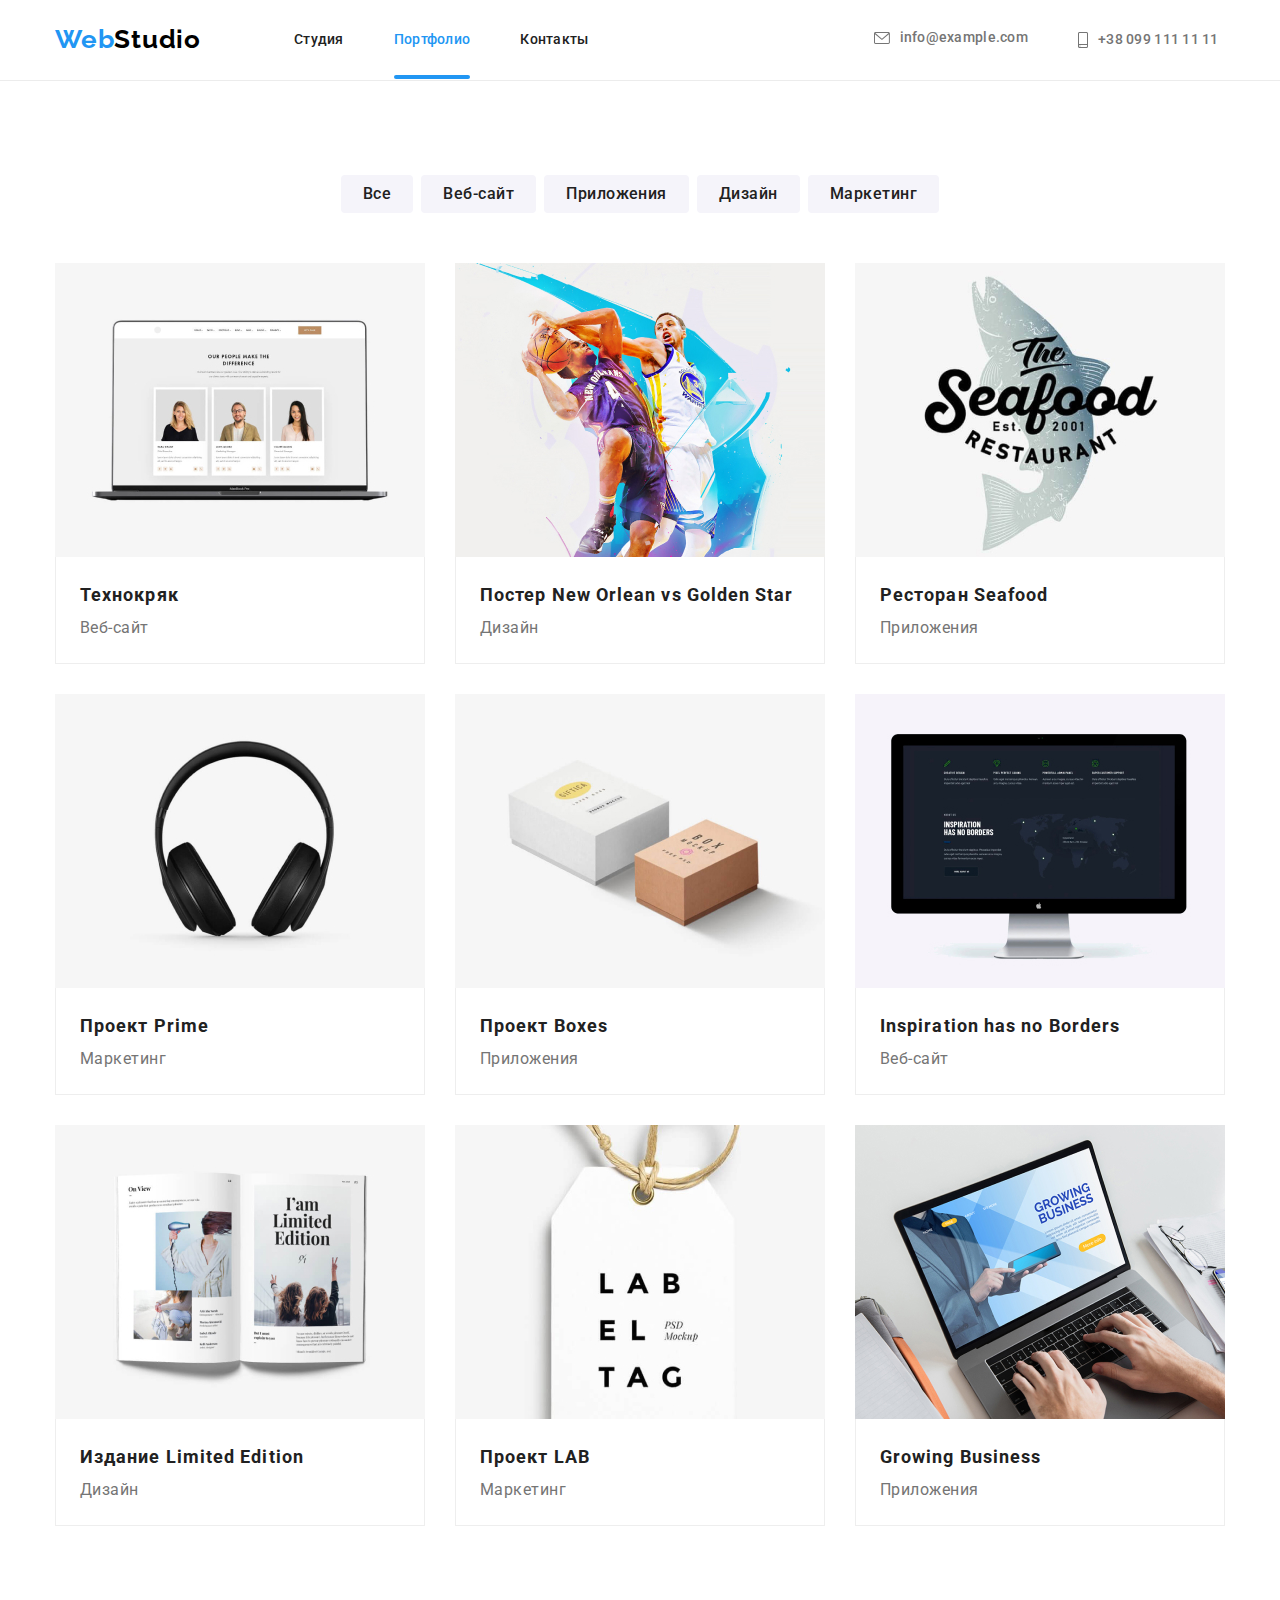
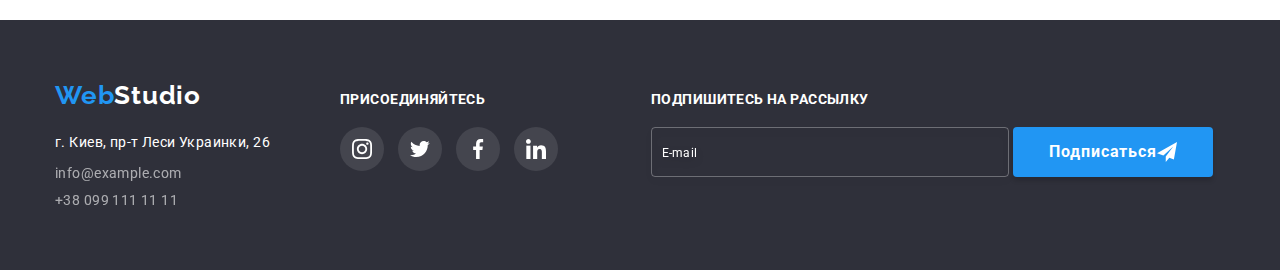
==== commit d8b81bd5: "css" ====
--- a/portfolio.html
+++ b/portfolio.html
@@ -67,8 +67,7 @@
             <li class="project__item-buttons"><button type="button" class="project__button">Веб-сайт</button></li>
             <li class="project__item-buttons"><button type="button" class="project__button">Приложения</button></li>
             <li class="project__item-buttons"><button type="button" class="project__button">Дизайн</button></li>
-            <li class="project__item-buttons">
-              <button type="button" class="project__button">Маркетинг</button>
+            <li class="project__item-buttons"><button type="button" class="project__button">Маркетинг</button>
             </li>
           </ul>
           <ul class="projects__cards">
--- a/css/style.css
+++ b/css/style.css
@@ -3,6 +3,15 @@
   --title-color: #212121;
   --text-color: #757575;
   --main-color: #ffffff;
+  --background-color: rgba(0, 0, 0, 0.2);
+  --modal-button-color: #000000;
+  --background-hover-color: #188ce8;
+  --placeholder-color: color: rgba(117, 117, 117, 0.5);
+  --border-bottom-color:#ececec;
+  --specials-icon-color:#f5f4fa;
+  --socials-link-color: #afb1b8;
+  --footer-hero-background-color: #2f303a;
+  --overlay-color: rgba(33, 150, 243, 0.9);
 }
 
 /* 
@@ -62,7 +71,7 @@
   left: 0;
   width: 100%;
   height: 100%;
-  background: rgba(0, 0, 0, 0.2);
+  background: var(--background-color);
   transition-duration: 250ms;
   transition-timing-function: cubic-bezier(0.4, 0, 0.2, 1);
 }
@@ -93,7 +102,7 @@
   height: 30px;
   background-color: var(--main-color);
   border-radius: 50%;
-  color: #000000;
+  color: var(--modal-button-color);
   border: 1px solid rgba(0, 0, 0, 0.1);
   appearance: none;
   cursor: pointer;
@@ -144,7 +153,7 @@
   position: absolute;
   width: 18px;
   height: 18px;
-  fill: #212121;
+  fill: var(--title-color);
   top: 50%;
   left: 12px;
   display: inline-block;
@@ -158,7 +167,7 @@
   line-height: 1.15;
   text-align: center;
   letter-spacing: 0.03em;
-  color: #212121;
+  color: var(--title-color);
 }
 
 .modal__name,
@@ -168,7 +177,7 @@
   font-size: 12px;
   line-height: 1.166;
   letter-spacing: 0.01em;
-  color: #757575;
+  color: var(--text-color);
 }
 
 .modal__input {
@@ -187,7 +196,7 @@
   font-size: 12px;
   line-height: 1.166;
   letter-spacing: 0.01em;
-  color: rgba(117, 117, 117, 0.5);
+  color: var(--placeholder-color);
 }
 
 .modal__textarea {
@@ -201,7 +210,7 @@
 
 .modal__input:hover,
 .modal__input:focus {
-  border: 1px solid #2196f3;
+  border: 1px solid var(--link-color);
 }
 
 .modal__input:hover + .modal__icon,
@@ -222,7 +231,7 @@
 
 .modal__textarea:hover,
 .modal__textarea:focus {
-  border: 1px solid #2196f3;
+  border: 1px solid var(--link-color);
 }
 
 .modal__mail:focus-within {
@@ -249,7 +258,7 @@
   width: 16px;
   height: 15px;
   border-radius: 2px;
-  outline: 2px solid #212121;
+  outline: 2px solid var(--title-color);
   outline-offset: -2px;
 }
 
@@ -295,7 +304,7 @@
   font-size: 14px;
   line-height: 1.71;
   letter-spacing: 0.03em;
-  color: #757575;
+  color: var(--text-color);
   padding-left: 10px;
 }
 
@@ -304,7 +313,7 @@
   line-height: 1.71;
   letter-spacing: 0.03em;
   text-decoration-line: underline;
-  color: #2196f3;
+  color: var(--link-color);
 }
 
 .modal__submit {
@@ -330,7 +339,7 @@
 
 .modal__submit:hover,
 .modal__submit:focus {
-  background-color: #188ce8;
+  background-color: var(--background-hover-color);
 }
 
 /*==============
@@ -338,7 +347,7 @@
 =================*/
 
 header {
-  border-bottom: 1px solid #ececec;
+  border-bottom: 1px solid var(--border-bottom-color);
 }
 
 header .container {
@@ -364,7 +373,7 @@
   color: var(--link-color);
 }
 .logo__two {
-  color: #000000;
+  color: var(--modal-button-color);
 }
 
 /*============
@@ -479,7 +488,7 @@
 }
 
 .hero-section {
-  background-color: #2f303a;
+  background-color: var(--footer-hero-background-color);
   text-align: center;
   padding-top: 200px;
   padding-bottom: 200px;
@@ -525,7 +534,7 @@
 }
 .hero-section__button:hover,
 .hero-section__button:focus {
-  background-color: #188ce8;
+  background-color: var(--background-hover-color);
 }
 
 /*
@@ -576,7 +585,7 @@
   display: flex;
   justify-content: center;
   align-items: center;
-  background-color: #f5f4fa;
+  background-color: var(--specials-icon-color);
   height: 120px;
   border-radius: 4px;
   margin-bottom: 30px;
@@ -648,7 +657,7 @@
 ===============
 */
 .team-section {
-  background-color: #f5f4fa;
+  background-color: var(--specials-icon-color);
 }
 .team-section__list {
   display: flex;
@@ -710,7 +719,7 @@
   height: 44px;
   background-color: var(--main-color);
   border-radius: 50%;
-  color: #afb1b8;
+  color: var(--socials-link-color);
   transition-property: color, background-color;
   transition-duration: 250ms;
   transition-timing-function: cubic-bezier(0.4, 0, 0.2, 1);
@@ -727,7 +736,7 @@
 
 .socials__link:hover svg,
 .socials__link:focus svg {
-  color: #ffffff;
+  color: var(--main-color);
 }
 
 /*
@@ -749,11 +758,11 @@
   display: flex;
   align-items: center;
   justify-content: center;
-  border: 1px solid #afb1b8;
+  border: 1px solid var(--socials-link-color);
   border-radius: 4px;
   width: 170px;
   height: 92px;
-  color: #afb1b8;
+  color: var(--socials-link-color);
 }
 
 .customers-section__item {
@@ -791,7 +800,7 @@
   padding-top: 60px;
   padding-bottom: 60px;
   display: flex;
-  background-color: #2f303a;
+  background-color: var(--footer-hero-background-color);
 }
 
 .info-block {
@@ -919,7 +928,7 @@
   line-height: 1.143;
   letter-spacing: 0.03em;
   text-transform: uppercase;
-  color: #ffffff;
+  color: var(--main-color);
   margin-bottom: 20px;
 }
 
@@ -934,8 +943,8 @@
   text-align: center;
   justify-content: center;
   letter-spacing: 0.06em;
-  color: #ffffff;
-  background: #2196f3;
+  color: var(--main-color);
+  background: var(--link-color);
   box-shadow: 0px 4px 4px rgba(0, 0, 0, 0.15);
   border-radius: 4px;
   border: 0;
@@ -997,7 +1006,7 @@
 }
 
 .projects__textbox {
-  background: #ffffff;
+  background: var(--main-color);
   box-sizing: border-box;
   border-bottom: 1px solid #eeeeee;
   border-left: 1px solid #eeeeee;
@@ -1027,7 +1036,7 @@
 }
 
 .projects__overlay-text {
-  background-color: rgba(33, 150, 243, 0.9);
+  background-color: var(--overlay-color);
 }
 
 .projects__overlay {
@@ -1040,7 +1049,7 @@
 }
 
 .projects__overlay:hover .projects__overlay-text {
-  background-color: rgba(33, 150, 243, 0.9);
+  background-color: var(--overlay-color);
   transform: translateY(0);
   opacity: 1;
 }
@@ -1065,7 +1074,7 @@
 }
 
 .project__button {
-  background: #f5f4fa;
+  background: var(--specials-icon-color);
   border-radius: 4px;
   font-weight: 500;
   font-size: 16px;
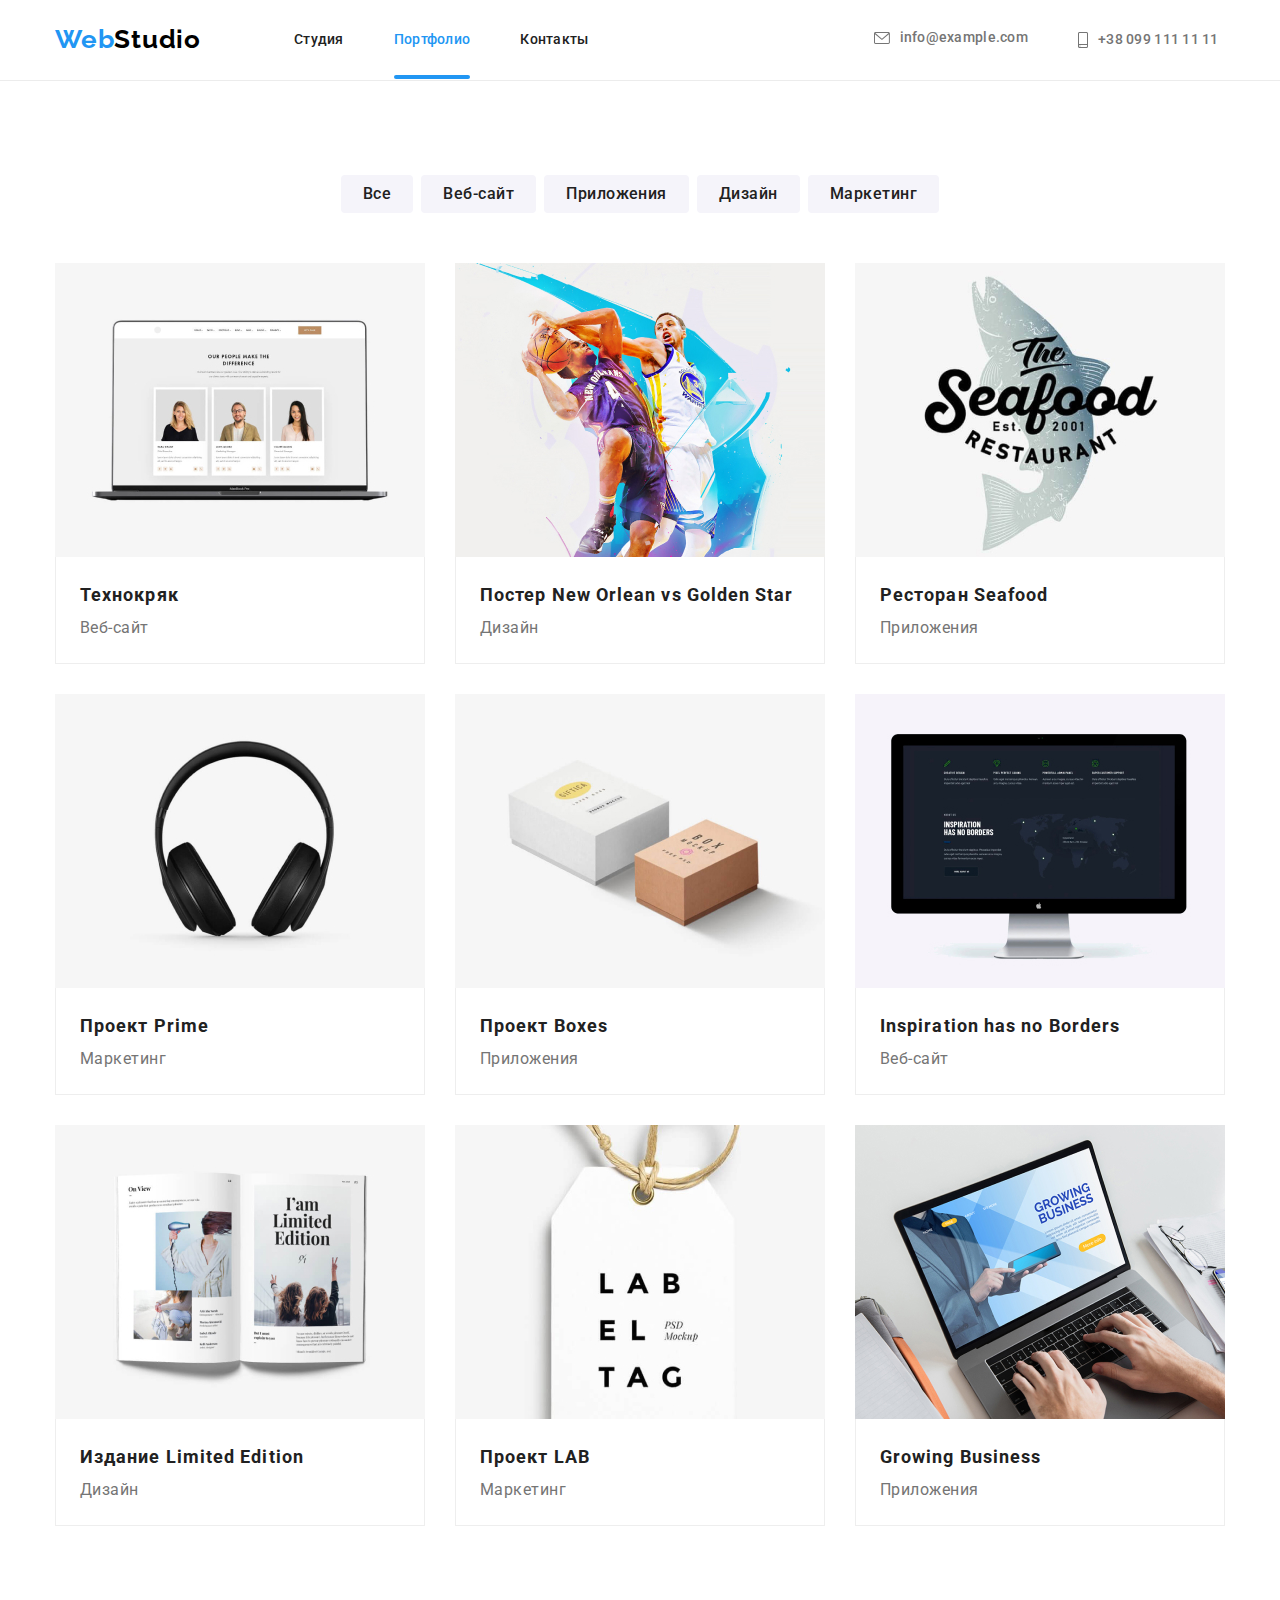
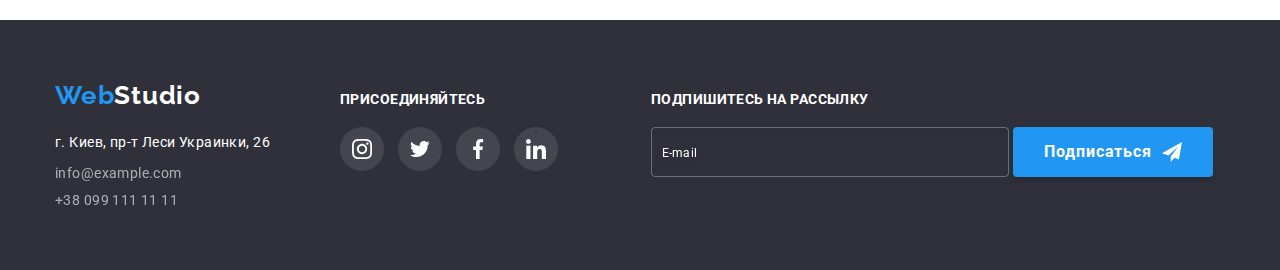
==== commit 4a28ac40: "scss" ====
--- a/portfolio.html
+++ b/portfolio.html
@@ -11,7 +11,7 @@
     />
     <link rel="stylesheet" href="https://cdnjs.cloudflare.com/ajax/libs/modern-normalize/1.1.0/modern-normalize.min.css"
     />
-    <link rel="stylesheet" href="./css/style.css" />
+    <link rel="stylesheet" href="./css/main.min.css" />
   </head>
   <body>
     <header>
@@ -62,12 +62,12 @@
     <main>
       <section class="container section projects">
           <h1 class="projects__title">Проекты</h1>
-          <ul class="project__list-buttons">
-            <li class="project__item-buttons"><button type="button" class="project__button">Все</button></li>
-            <li class="project__item-buttons"><button type="button" class="project__button">Веб-сайт</button></li>
-            <li class="project__item-buttons"><button type="button" class="project__button">Приложения</button></li>
-            <li class="project__item-buttons"><button type="button" class="project__button">Дизайн</button></li>
-            <li class="project__item-buttons"><button type="button" class="project__button">Маркетинг</button>
+          <ul class="projects__list-buttons">
+            <li class="projects__item-buttons"><button type="button" class="projects__button">Все</button></li>
+            <li class="projects__item-buttons"><button type="button" class="projects__button">Веб-сайт</button></li>
+            <li class="projects__item-buttons"><button type="button" class="projects__button">Приложения</button></li>
+            <li class="projects__item-buttons"><button type="button" class="projects__button">Дизайн</button></li>
+            <li class="projects__item-buttons"><button type="button" class="projects__button">Маркетинг</button>
             </li>
           </ul>
           <ul class="projects__cards">
--- a/css/main.min.css
+++ b/css/main.min.css
@@ -0,0 +1 @@
+:root{--link-color: #2196f3;--title-color: #212121;--text-color: #757575;--main-color: #ffffff;--background-color: rgba(0, 0, 0, 0.2);--modal-button-color: #000000;--background-hover-color: #188ce8;--placeholder-color: color: rgba(117, 117, 117, 0.5);--border-bottom-color:#ececec;--specials-icon-color:#f5f4fa;--socials-link-color: #afb1b8;--footer-hero-background-color: #2f303a;--overlay-color: rgba(33, 150, 243, 0.9)}*,::after,::before{-webkit-box-sizing:border-box;box-sizing:border-box}ul,li,h1,h2,h3,p,img{margin:0;padding:0}li{list-style-type:none}.container{width:1200px;padding-left:15px;padding-right:15px;margin-left:auto;margin-right:auto}body{color:var(--title-color);font-family:"Roboto",sans-serif;background-color:var(--main-color)}button{cursor:pointer}img{display:block;width:100%;height:auto}.section{padding-top:94px;padding-bottom:94px}.is-hidden{opacity:0;pointer-events:none}::-webkit-input-placeholder{font-size:12px;line-height:1.166;letter-spacing:.01em;color:var(--placeholder-color)}::-moz-placeholder{font-size:12px;line-height:1.166;letter-spacing:.01em;color:var(--placeholder-color)}:-ms-input-placeholder{font-size:12px;line-height:1.166;letter-spacing:.01em;color:var(--placeholder-color)}::-ms-input-placeholder{font-size:12px;line-height:1.166;letter-spacing:.01em;color:var(--placeholder-color)}::placeholder{font-size:12px;line-height:1.166;letter-spacing:.01em;color:var(--placeholder-color)}.visually-hidden{position:absolute;width:1px;height:1px;margin:-1px;border:0;padding:0;white-space:nowrap;-webkit-clip-path:inset(100%);clip-path:inset(100%);clip:rect(0 0 0 0);overflow:hidden}.services-section__title,.team-section__title,.customers-section__title{font-weight:700;font-size:36px;line-height:1.167;letter-spacing:.03em;color:var(--title-color);text-align:center}.backdrop{position:fixed;top:0;left:0;width:100%;height:100%;background:var(--background-color);-webkit-transition-duration:250ms;transition-duration:250ms;-webkit-transition-timing-function:cubic-bezier(0.4, 0, 0.2, 1);transition-timing-function:cubic-bezier(0.4, 0, 0.2, 1)}.modal{position:absolute;top:50%;left:50%;-webkit-transform:translate(-50%, -50%);transform:translate(-50%, -50%);width:528px;height:581px;background-color:var(--main-color);-webkit-box-shadow:0px 1px 3px rgba(0,0,0,.12),0px 1px 1px rgba(0,0,0,.14),0px 2px 1px rgba(0,0,0,.2);box-shadow:0px 1px 3px rgba(0,0,0,.12),0px 1px 1px rgba(0,0,0,.14),0px 2px 1px rgba(0,0,0,.2);border-radius:4px}.modal__button{display:-webkit-box;display:-ms-flexbox;display:flex;-webkit-box-align:center;-ms-flex-align:center;align-items:center;-webkit-box-pack:center;-ms-flex-pack:center;justify-content:center;width:30px;height:30px;background-color:var(--main-color);border-radius:50%;color:var(--modal-button-color);border:1px solid rgba(0,0,0,.1);-webkit-appearance:none;-moz-appearance:none;appearance:none;cursor:pointer;margin-top:8px;margin-right:8px;-webkit-transition-property:color,background-color;transition-property:color,background-color;-webkit-transition-duration:250ms;transition-duration:250ms;-webkit-transition-timing-function:cubic-bezier(0.4, 0, 0.2, 1);transition-timing-function:cubic-bezier(0.4, 0, 0.2, 1)}.modal__close{display:-webkit-box;display:-ms-flexbox;display:flex;-webkit-box-pack:end;-ms-flex-pack:end;justify-content:end}.modal__input{display:block;padding-left:42px;margin-bottom:10px;width:100%;height:40px;border:1px solid rgba(33,33,33,.2);border-radius:4px;outline:none}.modal__icon{position:absolute;width:18px;height:18px;fill:var(--title-color);top:50%;left:12px;display:inline-block;-webkit-box-align:center;-ms-flex-align:center;align-items:center;cursor:pointer}.modal__title{font-weight:700;font-size:20px;line-height:1.15;text-align:center;letter-spacing:.03em;color:var(--title-color)}.modal__input{-webkit-transition-property:fill,border;transition-property:fill,border;-webkit-transition-duration:250ms;transition-duration:250ms;-webkit-transition-timing-function:cubic-bezier(0.4, 0, 0.2, 1);transition-timing-function:cubic-bezier(0.4, 0, 0.2, 1)}.modal__label{display:-webkit-box;display:-ms-flexbox;display:flex;-webkit-box-orient:vertical;-webkit-box-direction:normal;-ms-flex-direction:column;flex-direction:column;margin-bottom:4px}.modal__textarea{padding:12px 16px;font-size:14px;line-height:1.71;letter-spacing:.03em;resize:none;outline:none}.modal__textarea{margin-bottom:10px;margin-top:4px;width:100%;height:120px;border:1px solid rgba(33,33,33,.2);border-radius:4px;-webkit-transition-property:border;transition-property:border;-webkit-transition-duration:250ms;transition-duration:250ms;-webkit-transition-timing-function:cubic-bezier(0.4, 0, 0.2, 1);transition-timing-function:cubic-bezier(0.4, 0, 0.2, 1)}.modal__form{width:448px;height:342px;margin-left:40px;margin-top:12px}.modal.checkbox-icon{fill:rgba(0,0,0,0)}.modal__mail{-webkit-transition-property:fill,border;transition-property:fill,border;-webkit-transition-duration:250ms;transition-duration:250ms;-webkit-transition-timing-function:cubic-bezier(0.4, 0, 0.2, 1);transition-timing-function:cubic-bezier(0.4, 0, 0.2, 1)}.modal__submit{background:var(--link-color);border-radius:4px;font-weight:700;font-size:16px;line-height:1.88;font-family:inherit;letter-spacing:.06em;color:var(--main-color);border:0;-webkit-appearance:none;-moz-appearance:none;appearance:none;cursor:pointer;padding:10px 55px;-webkit-transition-property:background-color;transition-property:background-color;-webkit-transition-duration:250ms;transition-duration:250ms;-webkit-transition-timing-function:cubic-bezier(0.4, 0, 0.2, 1);transition-timing-function:cubic-bezier(0.4, 0, 0.2, 1);margin-left:151px;margin-top:30px}::-webkit-input-placeholder{font-size:12px;line-height:1.166;letter-spacing:.01em;color:var(--placeholder-color)}::-moz-placeholder{font-size:12px;line-height:1.166;letter-spacing:.01em;color:var(--placeholder-color)}:-ms-input-placeholder{font-size:12px;line-height:1.166;letter-spacing:.01em;color:var(--placeholder-color)}::-ms-input-placeholder{font-size:12px;line-height:1.166;letter-spacing:.01em;color:var(--placeholder-color)}::placeholder{font-size:12px;line-height:1.166;letter-spacing:.01em;color:var(--placeholder-color)}.modal__button:hover .button-close__icon,.modal__button:focus .button-close__icon{color:var(--link-color)}.modal__button:hover,.modal__button:focus{border-color:var(--link-color)}.button-close__icon{fill:currentColor}.modal__name,.modal__tel,.modal__mail{position:relative;outline:none}.modal__name,.modal__tel,.modal__mail,.modal__text{font-size:12px;line-height:1.166;letter-spacing:.01em;color:var(--text-color)}.modal__input:hover,.modal__input:focus{border:1px solid var(--link-color)}.modal__input:hover+.modal__icon,.modal__input:focus+.modal__icon{fill:var(--link-color)}.modal__textarea:hover,.modal__textarea:focus{border:1px solid var(--link-color)}.modal__mail:focus-within{color:var(--link-color)}.modal-checkbox{display:-webkit-box;display:-ms-flexbox;display:flex;-webkit-box-pack:center;-ms-flex-pack:center;justify-content:center;-webkit-box-align:center;-ms-flex-align:center;align-items:center;margin-top:20px}.modal-checkbox__span{display:-webkit-box;display:-ms-flexbox;display:flex;-webkit-box-align:center;-ms-flex-align:center;align-items:center;-webkit-box-pack:center;-ms-flex-pack:center;justify-content:center;width:16px;height:15px;border-radius:2px;outline:2px solid var(--title-color);outline-offset:-2px}.modal-checkbox__icon{display:-webkit-box;display:-ms-flexbox;display:flex;-webkit-box-pack:center;-ms-flex-pack:center;justify-content:center}.modal-checkbox__text{font-size:14px;line-height:1.71;letter-spacing:.03em;color:var(--text-color);padding-left:10px}.modal-checkbox__agreement{font-size:14px;line-height:1.71;letter-spacing:.03em;-webkit-text-decoration-line:underline;text-decoration-line:underline;color:var(--link-color)}.modal-checkbox__input:checked+.modal-checkbox__span{outline-color:var(--link-color);background-color:var(--link-color)}.modal-checkbox__input:checked+.modal-checkbox__span>.modal-checkbox__icon{fill:var(--main-color)}.modal__submit:hover,.modal__submit:focus{background-color:var(--background-hover-color)}header{border-bottom:1px solid var(--border-bottom-color)}header .container{display:-webkit-box;display:-ms-flexbox;display:flex;-webkit-box-align:center;-ms-flex-align:center;align-items:center}.site-nav{margin-right:285px}.site-nav .current{color:var(--link-color);position:relative}.site-nav__link{text-decoration:none;color:var(--title-color);-webkit-transition-property:color;transition-property:color;-webkit-transition-duration:250ms;transition-duration:250ms;-webkit-transition-timing-function:cubic-bezier(0.4, 0, 0.2, 1);transition-timing-function:cubic-bezier(0.4, 0, 0.2, 1);padding-top:32px;padding-bottom:32px}.site-nav__item{padding-right:50px}.site-nav__item .current::after{content:"";position:absolute;bottom:0;display:block;width:100%;height:4px;border-radius:2px;background:var(--link-color)}.site-nav__list,.contact-inf{font-weight:500;font-size:14px;line-height:1.14;letter-spacing:.02em;display:-webkit-box;display:-ms-flexbox;display:flex}.site-nav__item:last-child{padding-right:0}.contact-inf__link{padding-top:32px;padding-bottom:32px;display:-webkit-box;display:-ms-flexbox;display:flex;-webkit-box-align:center;-ms-flex-align:center;align-items:center;cursor:pointer;text-decoration:none;font-weight:500;font-size:14px;line-height:1.14px;letter-spacing:.02em;color:var(--text-color);-webkit-transition-property:color;transition-property:color;-webkit-transition-duration:250ms;transition-duration:250ms;-webkit-transition-timing-function:cubic-bezier(0.4, 0, 0.2, 1);transition-timing-function:cubic-bezier(0.4, 0, 0.2, 1)}.contact-inf__icon{margin-right:10px;fill:currentColor}.contact-inf__list{padding-right:50px}.contact-inf__list:last-child{padding-right:0}.site-nav__link:hover,.site-nav__link:focus{color:var(--link-color)}.contact-inf__link:hover,.contact-inf__link:focus{color:var(--link-color)}.logo{text-decoration:none;font-family:"Raleway";font-weight:700;font-size:26px;line-height:1.19;letter-spacing:.03em;-webkit-box-align:center;-ms-flex-align:center;align-items:center;margin-right:93px;padding-top:24px;padding-bottom:25px}.logo__one{color:var(--link-color)}.logo__two{color:var(--modal-button-color)}.hero-section{background-color:var(--footer-hero-background-color);text-align:center;padding-top:200px;padding-bottom:200px;background-image:-webkit-gradient(linear, left top, right top, from(rgba(47, 48, 58, 0.4)), to(rgba(47, 48, 58, 0.4))),url("../images/headerimg.jpg");background-image:linear-gradient(to right, rgba(47, 48, 58, 0.4), rgba(47, 48, 58, 0.4)),url("../images/headerimg.jpg");background-size:cover;background-position:center;max-width:1600px;margin-right:auto;margin-left:auto}.hero-section__title{font-weight:900;font-size:44px;line-height:1.36;letter-spacing:.06em;text-transform:uppercase;color:var(--main-color);padding-bottom:30px}.hero-section__button{background:var(--link-color);border-radius:4px;font-weight:700;font-size:16px;line-height:1.875;font-family:inherit;letter-spacing:.06em;color:var(--main-color);border:0;-webkit-appearance:none;-moz-appearance:none;appearance:none;cursor:pointer;padding:10px 32px;-webkit-transition-property:background-color;transition-property:background-color;-webkit-transition-duration:250ms;transition-duration:250ms;-webkit-transition-timing-function:cubic-bezier(0.4, 0, 0.2, 1);transition-timing-function:cubic-bezier(0.4, 0, 0.2, 1)}.hero-section__button:hover,.hero-section__button:focus{background-color:var(--background-hover-color)}.specials-section{padding-bottom:47px}.specials-section__item{width:270px;margin-right:30px}.specials-section__title{display:none}.specials-section__list{display:-webkit-box;display:-ms-flexbox;display:flex}.specials-section__subtitle{font-weight:700;font-size:14px;line-height:1.14;letter-spacing:.03em;text-transform:uppercase;color:var(--title-color);padding-bottom:10px}.specials-section__text{font-size:14px;line-height:1.71;letter-spacing:.03em;color:var(--text-color)}.specials-section__icon{display:-webkit-box;display:-ms-flexbox;display:flex;-webkit-box-pack:center;-ms-flex-pack:center;justify-content:center;-webkit-box-align:center;-ms-flex-align:center;align-items:center;background-color:var(--specials-icon-color);height:120px;border-radius:4px;margin-bottom:30px}.specials-section__item:last-child{margin-right:0}.services-section{padding-top:47px}.services-section__title{margin-bottom:50px}.services-section__subtitle{font-weight:700;font-size:14px;line-height:1.143px;text-align:center;letter-spacing:.03em;text-transform:uppercase;color:var(--main-color);position:absolute;-webkit-box-align:center;-ms-flex-align:center;align-items:center;display:-webkit-box;display:-ms-flexbox;display:flex;-webkit-box-pack:center;-ms-flex-pack:center;justify-content:center;height:70px;width:370px;left:0;bottom:0;background:rgba(47,48,58,.8)}.services-section__item{position:relative}.services-section__list{display:-webkit-box;display:-ms-flexbox;display:flex}.services-section__item{padding-right:30px}.services-section__item:last-child{padding-right:0}.team-section{background-color:var(--specials-icon-color)}.team-section__list{display:-webkit-box;display:-ms-flexbox;display:flex}.team-section__title{margin-bottom:50px}.team-section__item{-webkit-box-shadow:0px 1px 3px rgba(0,0,0,.12),0px 1px 1px rgba(0,0,0,.14),0px 2px 1px rgba(0,0,0,.2);box-shadow:0px 1px 3px rgba(0,0,0,.12),0px 1px 1px rgba(0,0,0,.14),0px 2px 1px rgba(0,0,0,.2);border-radius:0px 0px 4px 4px;border:1px solid initial;background-color:var(--main-color);margin-right:30px}.team-section__subtitle{font-weight:500;font-size:16px;line-height:1.187;letter-spacing:.03em;color:var(--title-color);text-align:center;margin:14px}.team-section__inf{padding-bottom:16px;padding-top:12px}.team-section__text{font-size:16px;line-height:1.187;letter-spacing:.03em;color:var(--text-color);text-align:center}.team-section__item:last-child{padding-right:0}.socials{display:-webkit-box;display:-ms-flexbox;display:flex;-webkit-box-align:center;-ms-flex-align:center;align-items:center;-webkit-box-pack:center;-ms-flex-pack:center;justify-content:center;gap:10px;padding-bottom:30px}.socials__link{display:-webkit-box;display:-ms-flexbox;display:flex;-webkit-box-align:center;-ms-flex-align:center;align-items:center;-webkit-box-pack:center;-ms-flex-pack:center;justify-content:center;width:44px;height:44px;background-color:var(--main-color);border-radius:50%;color:var(--socials-link-color);-webkit-transition-property:color,background-color;transition-property:color,background-color;-webkit-transition-duration:250ms;transition-duration:250ms;-webkit-transition-timing-function:cubic-bezier(0.4, 0, 0.2, 1);transition-timing-function:cubic-bezier(0.4, 0, 0.2, 1)}.socials__icon{fill:currentColor}.socials__link:hover,.socials__link:focus{background-color:var(--link-color)}.socials__link:hover svg,.socials__link:focus svg{color:var(--main-color)}.customers-section__title{margin-bottom:50px}.customers-section .customers-section__list{display:-webkit-box;display:-ms-flexbox;display:flex;-webkit-box-align:center;-ms-flex-align:center;align-items:center;-webkit-box-pack:center;-ms-flex-pack:center;justify-content:center}.customers-section__link{display:-webkit-box;display:-ms-flexbox;display:flex;-webkit-box-align:center;-ms-flex-align:center;align-items:center;-webkit-box-pack:center;-ms-flex-pack:center;justify-content:center;border:1px solid var(--socials-link-color);border-radius:4px;width:170px;height:92px;color:var(--socials-link-color)}.customers-section__item{margin-right:30px}.customers-section__item:last-child{margin-right:0}.customers-section__icon{fill:currentColor;-webkit-transition-property:color,border;transition-property:color,border;-webkit-transition-duration:250ms;transition-duration:250ms;-webkit-transition-timing-function:cubic-bezier(0.4, 0, 0.2, 1);transition-timing-function:cubic-bezier(0.4, 0, 0.2, 1)}.customers-section__link:hover,.customers-section__link:focus{border:1px solid var(--link-color)}.customers-section__link:hover .customers-section__icon,.customers-section__link:focus .customers-section__icon{color:var(--link-color)}footer{padding-top:60px;padding-bottom:60px;display:-webkit-box;display:-ms-flexbox;display:flex;background-color:var(--footer-hero-background-color)}.footer_container{display:-webkit-box;display:-ms-flexbox;display:flex;-webkit-box-align:baseline;-ms-flex-align:baseline;align-items:baseline}.info-block{margin-right:70px}.info-block__address{margin-top:20px}.info-block__item{margin-bottom:9px}.info-block__logo{text-decoration:none;font-family:"Raleway";font-weight:700;font-size:26px;line-height:1.19;letter-spacing:.03em}.info-block__link{text-decoration:none;font-size:14px;line-height:1.71px;letter-spacing:.03em;color:var(--main-color);font-style:normal;opacity:.6;-webkit-transition-property:color;transition-property:color;-webkit-transition-duration:250ms;transition-duration:250ms;-webkit-transition-timing-function:cubic-bezier(0.4, 0, 0.2, 1);transition-timing-function:cubic-bezier(0.4, 0, 0.2, 1)}.info-block__street{text-decoration:none;font-size:14px;line-height:1.71;letter-spacing:.03em;color:var(--main-color);font-style:normal;-webkit-transition-property:color;transition-property:color;-webkit-transition-duration:250ms;transition-duration:250ms;-webkit-transition-timing-function:cubic-bezier(0.4, 0, 0.2, 1);transition-timing-function:cubic-bezier(0.4, 0, 0.2, 1)}.info-block__item:last-child{margin-bottom:0}.logo-footer__one{color:var(--link-color)}.logo-footer__two{color:var(--main-color)}.info-block__link:hover,.info-block__street:hover,.info-block__link:focus,.info-block__street:focus{color:var(--link-color)}.socials-footer{margin-right:93px}.socials-footer__subtitle{font-weight:700;font-size:14px;line-height:1.143;letter-spacing:.03em;text-transform:uppercase;color:var(--main-color);margin-bottom:20px}.socials-footer__item{display:inline-block;margin-right:10px}.socials-footer__link{display:-webkit-box;display:-ms-flexbox;display:flex;-webkit-box-align:center;-ms-flex-align:center;align-items:center;-webkit-box-pack:center;-ms-flex-pack:center;justify-content:center;width:44px;height:44px;background-color:rgba(255,255,255,.1);border-radius:50%;color:var(--main-color);-webkit-transition-property:background-color;transition-property:background-color;-webkit-transition-duration:250ms;transition-duration:250ms;-webkit-transition-timing-function:cubic-bezier(0.4, 0, 0.2, 1);transition-timing-function:cubic-bezier(0.4, 0, 0.2, 1)}.socials-footer__icon{fill:currentColor}.socials-footer__item:last-child{margin-right:0}.socials-footer__link:hover,.socials-footer__link:focus{background-color:var(--link-color)}.isocials-footer__link:hover .socials-footer__icon,.socials-footer__link:focus .socials-footer__icon{color:var(--main-color)}.subscription__subtitle{font-weight:700;font-size:14px;line-height:1.143;letter-spacing:.03em;text-transform:uppercase;color:var(--main-color);margin-bottom:20px}.subscription__button{font-weight:700;font-size:16px;line-height:1.88;width:200px;height:50px;display:-webkit-box;display:-ms-flexbox;display:flex;-webkit-box-align:center;-ms-flex-align:center;align-items:center;text-align:center;-webkit-box-pack:center;-ms-flex-pack:center;justify-content:center;letter-spacing:.06em;color:var(--main-color);background:var(--link-color);-webkit-box-shadow:0px 4px 4px rgba(0,0,0,.15);box-shadow:0px 4px 4px rgba(0,0,0,.15);border-radius:4px;border:0;-webkit-appearance:none;-moz-appearance:none;appearance:none;cursor:pointer}.subscription__input{width:358px;height:50px;background-color:rgba(0,0,0,0);border:1px solid rgba(255,255,255,.3);-webkit-filter:drop-shadow(0px 4px 4px rgba(0, 0, 0, 0.15));filter:drop-shadow(0px 4px 4px rgba(0, 0, 0, 0.15));border-radius:4px;outline:none;padding-left:10px;color:var(--main-color);font-size:14px;line-height:1.71;letter-spacing:.03em}.subscription__item{display:inline-block}.sub{padding-right:10px}.projects__title{display:none}.projects__list-buttons{display:-webkit-box;display:-ms-flexbox;display:flex;-webkit-box-pack:center;-ms-flex-pack:center;justify-content:center;margin-bottom:50px}.projects__item-buttons{margin-right:8px}.projects__button{background:var(--specials-icon-color);border-radius:4px;font-weight:500;font-size:16px;line-height:1.62;letter-spacing:.03em;color:var(--title-color);border:0;font-family:inherit;padding:6px 22px;text-align:center;-webkit-appearance:none;-moz-appearance:none;appearance:none;cursor:pointer;-webkit-transition-property:color,background-color;transition-property:color,background-color;-webkit-transition-duration:250ms;transition-duration:250ms;-webkit-transition-timing-function:cubic-bezier(0.4, 0, 0.2, 1);transition-timing-function:cubic-bezier(0.4, 0, 0.2, 1)}.projects__name{font-weight:700;font-size:18px;line-height:2;letter-spacing:.06em;color:var(--title-color)}.projects__text{font-size:16px;line-height:1.88;letter-spacing:.03em;color:var(--text-color)}.projects__button:hover,.projects__button:focus{background-color:var(--link-color);color:var(--main-color)}.projects__item-buttons:last-child{margin-right:0}.projects__cards{-ms-flex-wrap:wrap;flex-wrap:wrap;display:-webkit-box;display:-ms-flexbox;display:flex}.projects__textbox{padding-top:20px;padding-left:24px;padding-bottom:20px;background:var(--main-color);-webkit-box-sizing:border-box;box-sizing:border-box;border-bottom:1px solid #eee;border-left:1px solid #eee;border-right:1px solid #eee}.projects__item{margin-right:30px;margin-bottom:30px;-webkit-transition-property:-webkit-box-shadow;transition-property:-webkit-box-shadow;transition-property:box-shadow;transition-property:box-shadow, -webkit-box-shadow;-webkit-transition-duration:250ms;transition-duration:250ms;-webkit-transition-timing-function:cubic-bezier(0.4, 0, 0.2, 1);transition-timing-function:cubic-bezier(0.4, 0, 0.2, 1)}.projects__overlay-text{background-color:var(--overlay-color)}.projects__overlay{position:relative;width:370px;height:294px;-webkit-transition:-webkit-transform 250ms;transition:-webkit-transform 250ms;transition:transform 250ms;transition:transform 250ms, -webkit-transform 250ms;-webkit-transition-timing-function:cubic-bezier(0.4, 0, 0.2, 1);transition-timing-function:cubic-bezier(0.4, 0, 0.2, 1);overflow:hidden}.projects__overlay-text{position:absolute;bottom:0;left:0;width:100%;height:100%;display:-webkit-box;display:-ms-flexbox;display:flex;-webkit-box-align:center;-ms-flex-align:center;align-items:center;padding-left:24px;font-size:18px;line-height:1.56;letter-spacing:.03em;color:var(--main-color);-webkit-transition:-webkit-transform 250ms;transition:-webkit-transform 250ms;transition:transform 250ms;transition:transform 250ms, -webkit-transform 250ms;-webkit-transition-timing-function:cubic-bezier(0.4, 0, 0.2, 1);transition-timing-function:cubic-bezier(0.4, 0, 0.2, 1);-webkit-transform:translatey(100%);transform:translatey(100%)}.projects__item:hover,.projects__item:focus{-webkit-box-shadow:0px 1px 1px rgba(0,0,0,.12),0px 4px 4px rgba(0,0,0,.06),1px 4px 6px rgba(0,0,0,.16);box-shadow:0px 1px 1px rgba(0,0,0,.12),0px 4px 4px rgba(0,0,0,.06),1px 4px 6px rgba(0,0,0,.16)}.projects__item:nth-child(3n){margin-right:0}.projects__item:nth-last-child(-n+3){margin-bottom:0}.projects__overlay:hover .projects__overlay-text{background-color:var(--overlay-color);-webkit-transform:translateY(0);transform:translateY(0);opacity:1}/*# sourceMappingURL=main.min.css.map */